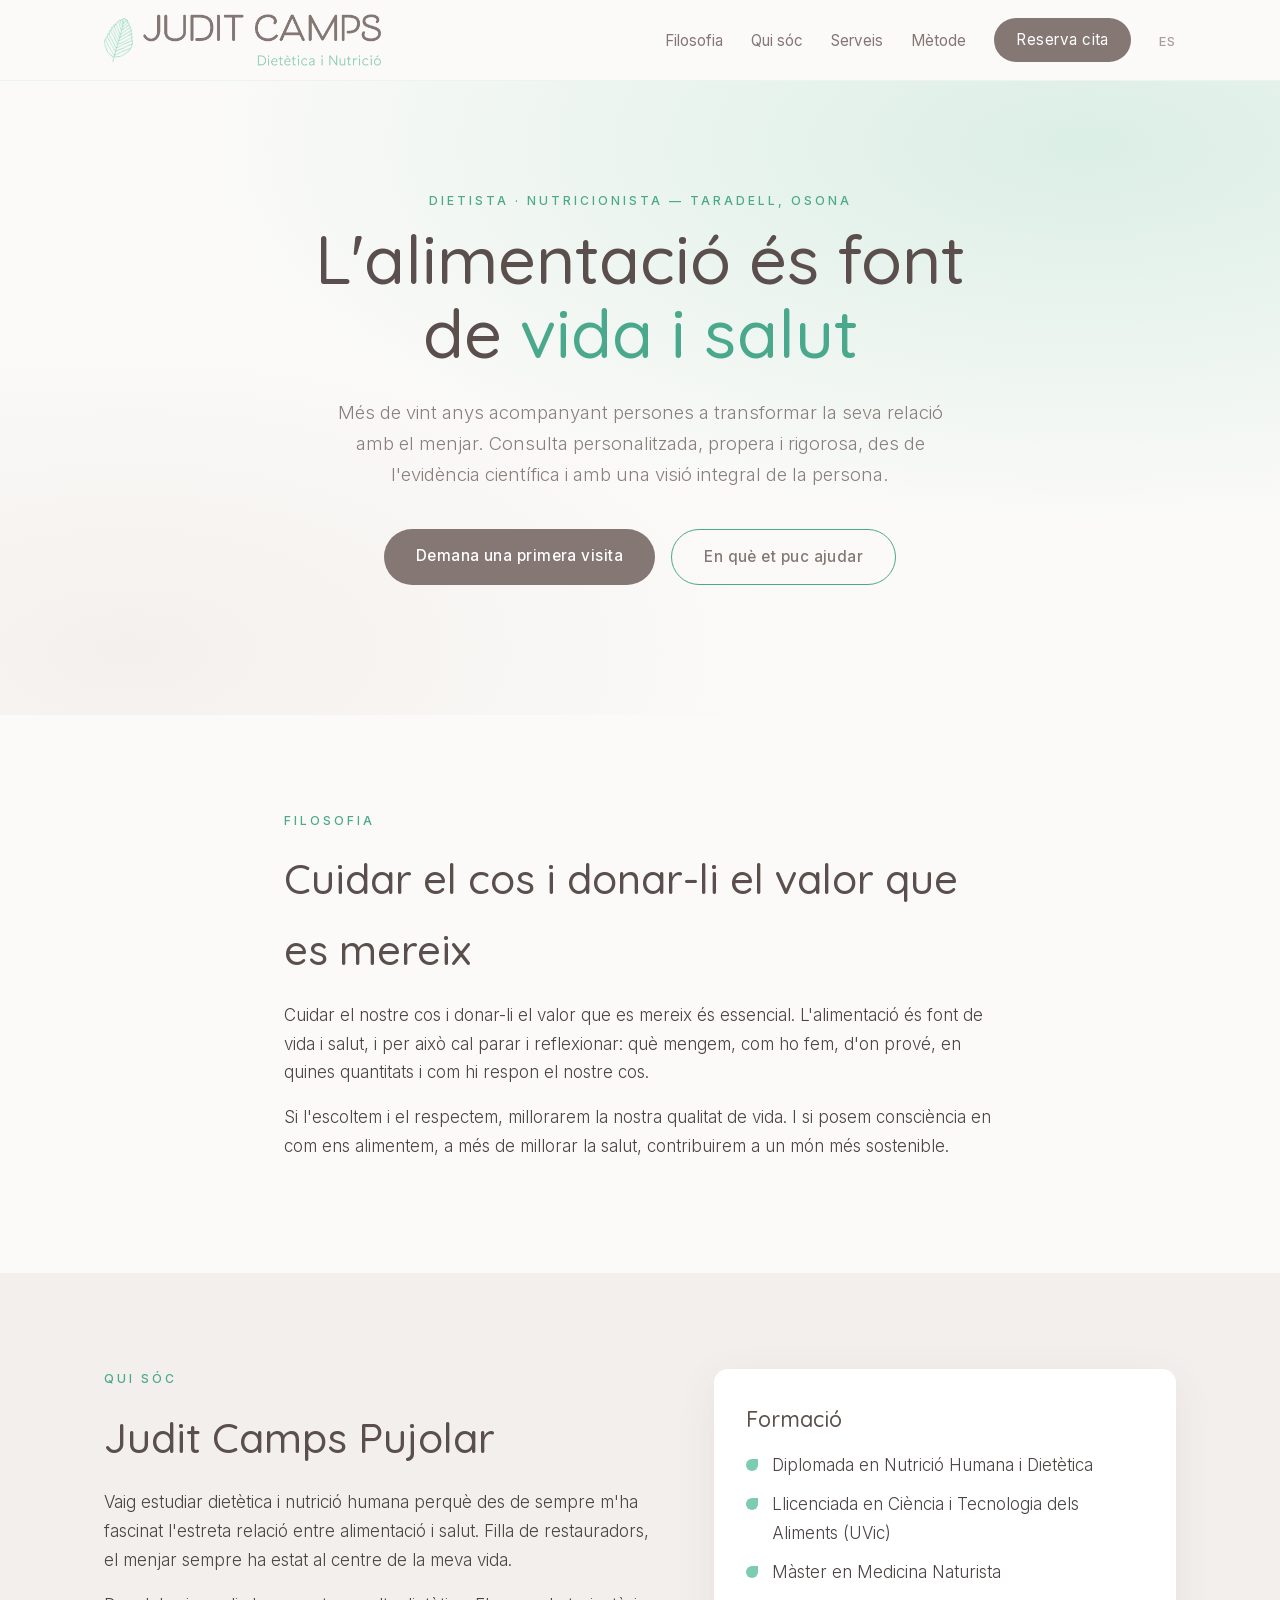
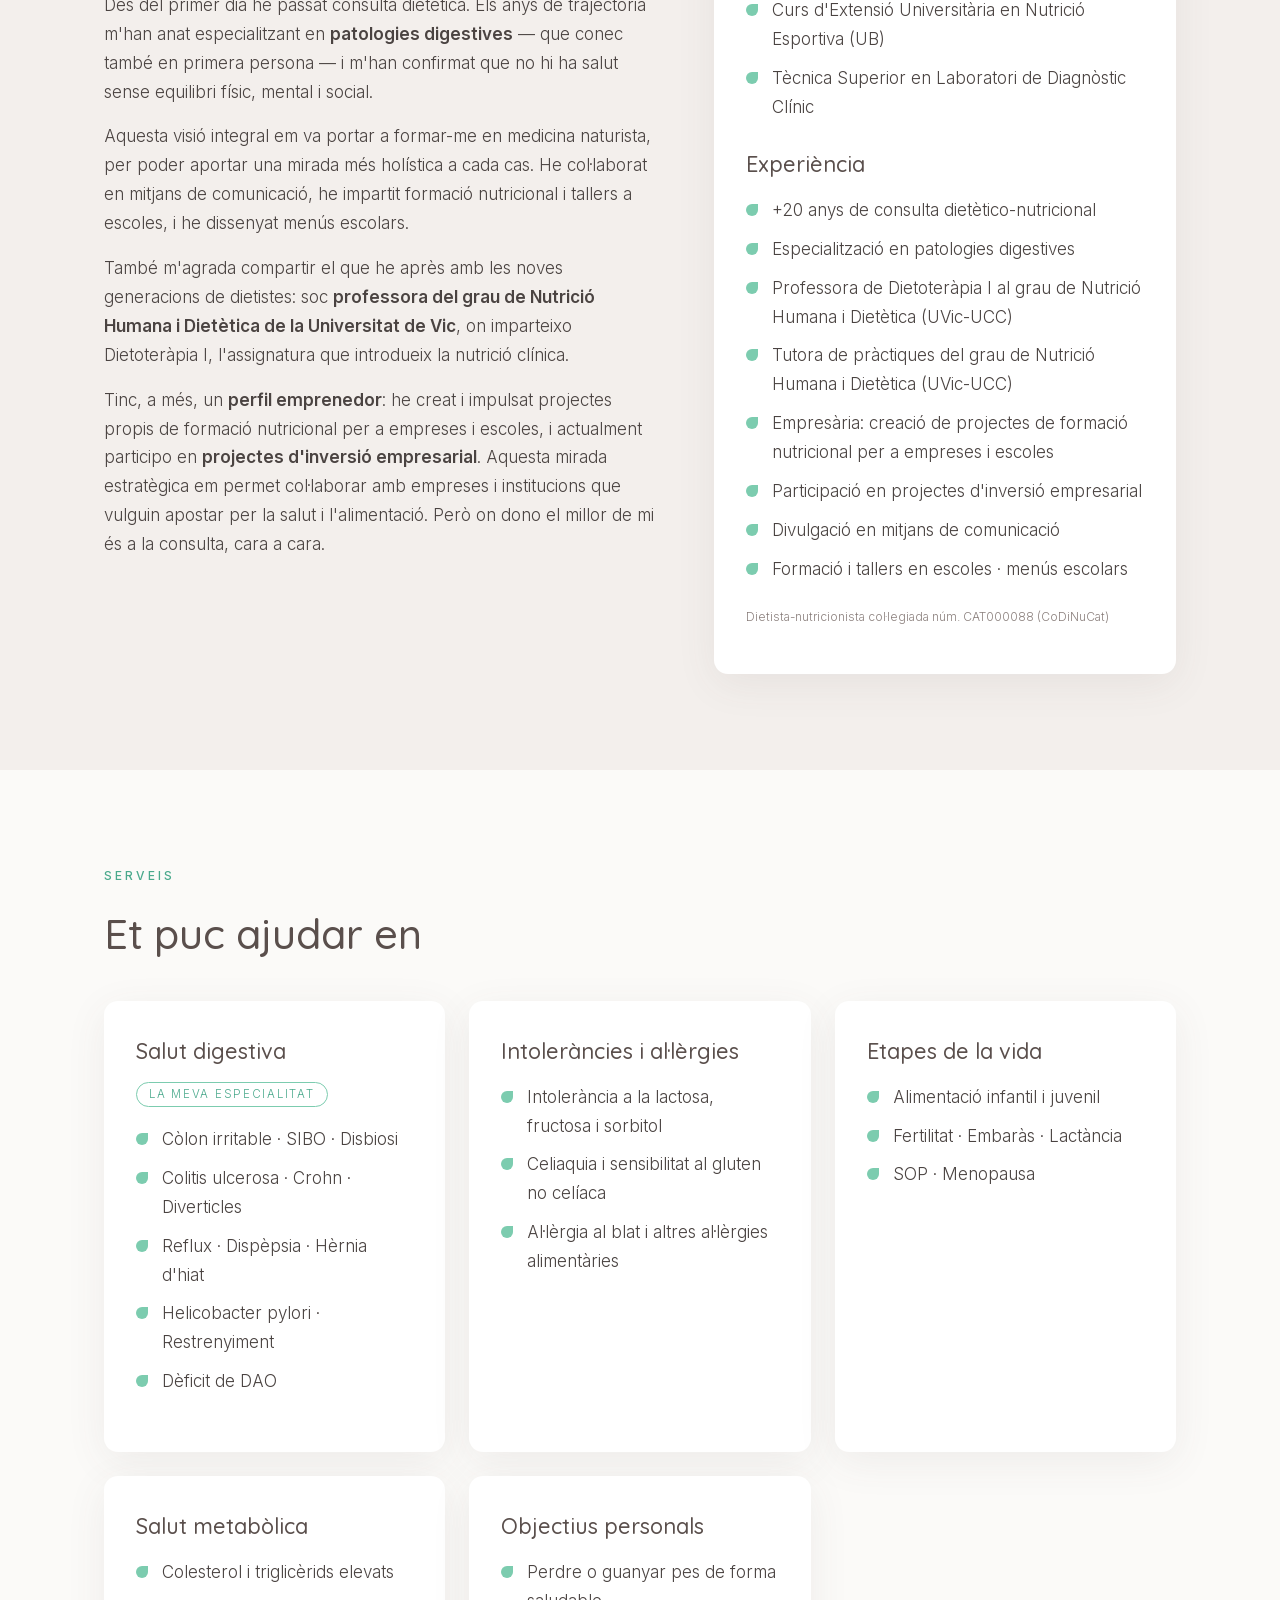
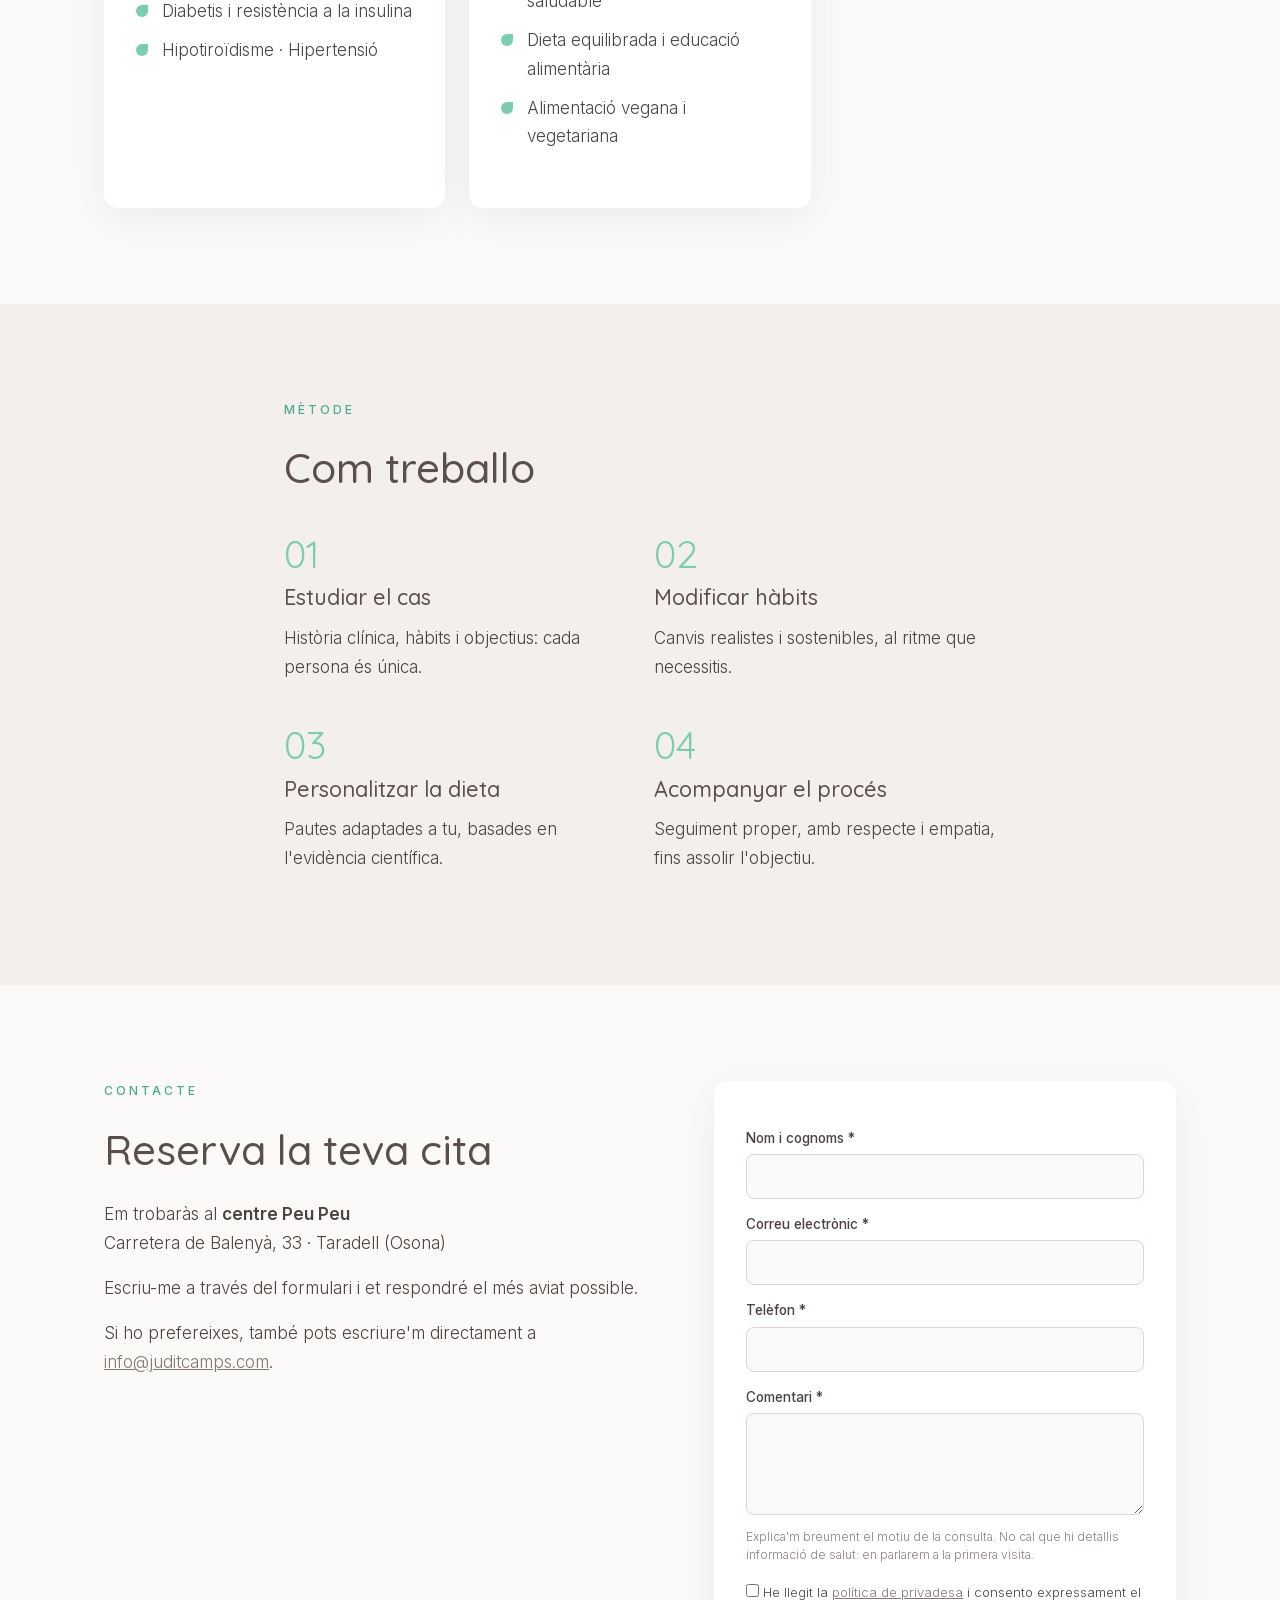
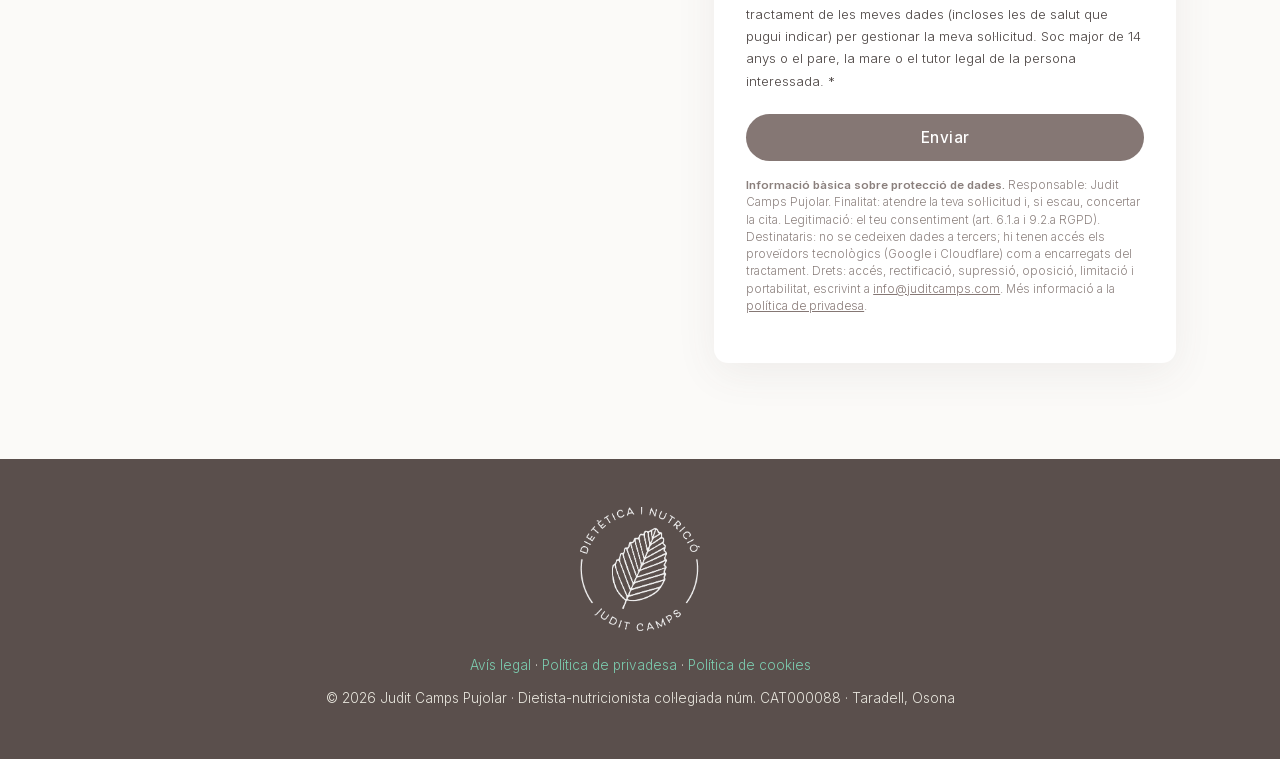
==== index.html @ 9c92e90d "feat: logo en castellà (Dietética y Nutrición) a les pàgines /es/" ====
<!DOCTYPE html>
<html lang="ca">
<head>
    <meta charset="UTF-8">
    <meta name="viewport" content="width=device-width, initial-scale=1.0">
    <title>Judit Camps · Dietista i Nutricionista a Taradell (Osona)</title>
    <meta name="description" content="Judit Camps, dietista-nutricionista amb més de 20 anys d'experiència. Consulta dietètica personalitzada a Taradell: patologies digestives, intoleràncies, pèrdua de pes, embaràs i més. Visió integral i evidència científica.">
    <meta name="keywords" content="dietista, nutricionista, Taradell, Osona, patologies digestives, SIBO, còlon irritable, intoleràncies, dieta personalitzada">
    <meta name="author" content="Judit Camps Pujolar">
    <link rel="canonical" href="https://juditcamps.com/">
    <link rel="alternate" hreflang="ca" href="https://juditcamps.com/">
    <link rel="alternate" hreflang="es" href="https://juditcamps.com/es/">
    <link rel="alternate" hreflang="x-default" href="https://juditcamps.com/">

    <!-- Open Graph -->
    <meta property="og:type" content="website">
    <meta property="og:title" content="Judit Camps · Dietista i Nutricionista">
    <meta property="og:description" content="Més de 20 anys acompanyant persones cap a una millor salut a través de l'alimentació. Consulta personalitzada amb visió integral i evidència científica.">
    <meta property="og:url" content="https://juditcamps.com/">
    <meta property="og:image" content="https://juditcamps.com/assets/og-image.jpg">
    <meta property="og:locale" content="ca_ES">
    <meta property="og:locale:alternate" content="es_ES">
    <meta name="twitter:card" content="summary_large_image">

    <!-- Security -->
    <meta http-equiv="Content-Security-Policy" content="default-src 'self'; script-src 'self' https://challenges.cloudflare.com; frame-src https://challenges.cloudflare.com; style-src 'self' 'unsafe-inline'; font-src 'self'; img-src 'self' data:; connect-src 'self'; form-action 'self'; base-uri 'self'; object-src 'none'">
    <meta name="referrer" content="strict-origin-when-cross-origin">

    <link rel="icon" type="image/svg+xml" href="assets/favicon.svg">
    <link rel="preload" href="assets/fonts/inter-latin.woff2" as="font" type="font/woff2" crossorigin>
    <link rel="stylesheet" href="css/style.css?v=20261013b">

    <!-- Structured data: professional profile for search engines and AI assistants -->
    <script type="application/ld+json">
    {
      "@context": "https://schema.org",
      "@type": "MedicalBusiness",
      "@id": "https://juditcamps.com/#business",
      "name": "Judit Camps · Dietista i Nutricionista",
      "url": "https://juditcamps.com/",
      "logo": "https://juditcamps.com/assets/logo.png",
      "image": "https://juditcamps.com/assets/og-image.jpg",
      "priceRange": "€€",
      "email": "info@juditcamps.com",
      "address": {
        "@type": "PostalAddress",
        "streetAddress": "Carretera de Balenyà, 33 (Centre Peu Peu)",
        "addressLocality": "Taradell",
        "addressRegion": "Osona, Catalunya",
        "postalCode": "08552",
        "addressCountry": "ES"
      },
      "founder": {
        "@type": "Person",
        "@id": "https://juditcamps.com/#judit",
        "name": "Judit Camps Pujolar",
        "jobTitle": "Dietista - Nutricionista",
        "description": "Dietista-nutricionista amb més de 20 anys d'experiència, especialitzada en patologies digestives. Diplomada en Nutrició Humana i Dietètica, Llicenciada en Ciència i Tecnologia dels Aliments i Màster en Medicina Naturista.",
        "knowsAbout": ["Nutrició clínica", "Patologies digestives", "SIBO", "Còlon irritable", "Intoleràncies alimentàries", "Nutrició infantil", "Embaràs i lactància", "Menopausa"],
        "alumniOf": "Diplomatura en Nutrició Humana i Dietètica; Llicenciatura en Ciència i Tecnologia dels Aliments; Màster en Medicina Naturista",
        "affiliation": {
          "@type": "CollegeOrUniversity",
          "name": "Universitat de Vic - Universitat Central de Catalunya",
          "url": "https://www.uvic.cat/"
        },
        "hasCredential": {
          "@type": "EducationalOccupationalCredential",
          "credentialCategory": "Col·legiació professional",
          "name": "Dietista-nutricionista col·legiada núm. CAT000088",
          "recognizedBy": {
            "@type": "Organization",
            "name": "Col·legi de Dietistes-Nutricionistes de Catalunya",
            "url": "https://www.codinucat.cat"
          }
        }
      },
      "medicalSpecialty": "Dietetics",
      "areaServed": "Osona, Catalunya"
    }
    </script>
</head>
<body>

<header class="site-header" id="top">
    <nav class="nav container" aria-label="Navegació principal">
        <a href="#top" class="brand">
            <img src="assets/leaf.png" alt="" class="brand-leaf" width="29" height="42">
            <img src="assets/logo.png" alt="Judit Camps, dietètica i nutrició" width="260" height="57">
        </a>
        <button class="nav-toggle" aria-label="Obre el menú" aria-expanded="false">☰</button>
        <ul class="nav-links">
            <li><a href="#filosofia">Filosofia</a></li>
            <li><a href="#qui-soc">Qui sóc</a></li>
            <li><a href="#serveis">Serveis</a></li>
            <li><a href="#metode">Mètode</a></li>
            <li><a href="#contacte" class="btn btn-small">Reserva cita</a></li>
            <li class="lang-switch"><a href="es/" hreflang="es" lang="es" title="Castellano">ES</a></li>
        </ul>
    </nav>
</header>

<main>
    <!-- HERO -->
    <section class="hero">
        <div class="container hero-inner">
            <p class="eyebrow">Dietista · Nutricionista — Taradell, Osona</p>
            <h1>L'alimentació és font<br>de <em>vida i salut</em></h1>
            <p class="lead">Més de vint anys acompanyant persones a transformar la seva
            relació amb el menjar. Consulta personalitzada, propera i rigorosa,
            des de l'evidència científica i amb una visió integral de la persona.</p>
            <div class="hero-actions">
                <a href="#contacte" class="btn">Demana una primera visita</a>
                <a href="#serveis" class="btn btn-ghost">En què et puc ajudar</a>
            </div>
        </div>
    </section>

    <!-- FILOSOFIA -->
    <section id="filosofia" class="section">
        <div class="container narrow reveal">
            <p class="eyebrow">Filosofia</p>
            <h2>Cuidar el cos i donar-li el valor que es mereix</h2>
            <p>Cuidar el nostre cos i donar-li el valor que es mereix és essencial.
            L'alimentació és font de vida i salut, i per això cal parar i reflexionar:
            què mengem, com ho fem, d'on prové, en quines quantitats i com hi respon
            el nostre cos.</p>
            <p>Si l'escoltem i el respectem, millorarem la nostra qualitat de vida.
            I si posem consciència en com ens alimentem, a més de millorar la salut,
            contribuirem a un món més sostenible.</p>
        </div>
    </section>

    <!-- QUI SÓC -->
    <section id="qui-soc" class="section section-alt">
        <div class="container grid-2 reveal">
            <div>
                <p class="eyebrow">Qui sóc</p>
                <h2>Judit Camps Pujolar</h2>
                <p>Vaig estudiar dietètica i nutrició humana perquè des de sempre m'ha
                fascinat l'estreta relació entre alimentació i salut. Filla de
                restauradors, el menjar sempre ha estat al centre de la meva vida.</p>
                <p>Des del primer dia he passat consulta dietètica. Els anys de
                trajectòria m'han anat especialitzant en <strong>patologies
                digestives</strong> — que conec també en primera persona — i m'han
                confirmat que no hi ha salut sense equilibri físic, mental i social.</p>
                <p>Aquesta visió integral em va portar a formar-me en medicina
                naturista, per poder aportar una mirada més holística a cada cas.
                He col·laborat en mitjans de comunicació, he impartit formació
                nutricional i tallers a escoles, i he dissenyat menús escolars.</p>
                <p>També m'agrada compartir el que he après amb les noves generacions
                de dietistes: soc <strong>professora del grau de Nutrició Humana i
                Dietètica de la Universitat de Vic</strong>, on imparteixo
                Dietoteràpia I, l'assignatura que introdueix la nutrició clínica.</p>
                <p>Tinc, a més, un <strong>perfil emprenedor</strong>: he creat i
                impulsat projectes propis de formació nutricional per a empreses i
                escoles, i actualment participo en <strong>projectes d'inversió
                empresarial</strong>. Aquesta mirada estratègica em permet col·laborar
                amb empreses i institucions que vulguin apostar per la salut i
                l'alimentació. Però on dono el millor de mi és a la consulta, cara a
                cara.</p>
            </div>
            <div class="card credentials">
                <h3>Formació</h3>
                <ul>
                    <li>Diplomada en Nutrició Humana i Dietètica</li>
                    <li>Llicenciada en Ciència i Tecnologia dels Aliments (UVic)</li>
                    <li>Màster en Medicina Naturista</li>
                    <li>Curs d'Extensió Universitària en Nutrició Esportiva (UB)</li>
                    <li>Tècnica Superior en Laboratori de Diagnòstic Clínic</li>
                </ul>
                <h3>Experiència</h3>
                <ul>
                    <li>+20 anys de consulta dietètico-nutricional</li>
                    <li>Especialització en patologies digestives</li>
                    <li>Professora de Dietoteràpia I al grau de Nutrició Humana i
                    Dietètica (UVic-UCC)</li>
                    <li>Tutora de pràctiques del grau de Nutrició Humana i Dietètica
                    (UVic-UCC)</li>
                    <li>Empresària: creació de projectes de formació nutricional per a
                    empreses i escoles</li>
                    <li>Participació en projectes d'inversió empresarial</li>
                    <li>Divulgació en mitjans de comunicació</li>
                    <li>Formació i tallers en escoles · menús escolars</li>
                </ul>
                <p class="field-hint">Dietista-nutricionista col·legiada núm. CAT000088
                (CoDiNuCat)</p>
            </div>
        </div>
    </section>

    <!-- SERVEIS -->
    <section id="serveis" class="section">
        <div class="container reveal">
            <p class="eyebrow">Serveis</p>
            <h2>Et puc ajudar en</h2>
            <div class="services-grid">
                <div class="card">
                    <h3>Salut digestiva</h3>
                    <p class="specialty-tag">La meva especialitat</p>
                    <ul>
                        <li>Còlon irritable · SIBO · Disbiosi</li>
                        <li>Colitis ulcerosa · Crohn · Diverticles</li>
                        <li>Reflux · Dispèpsia · Hèrnia d'hiat</li>
                        <li>Helicobacter pylori · Restrenyiment</li>
                        <li>Dèficit de DAO</li>
                    </ul>
                </div>
                <div class="card">
                    <h3>Intoleràncies i al·lèrgies</h3>
                    <ul>
                        <li>Intolerància a la lactosa, fructosa i sorbitol</li>
                        <li>Celiaquia i sensibilitat al gluten no celíaca</li>
                        <li>Al·lèrgia al blat i altres al·lèrgies alimentàries</li>
                    </ul>
                </div>
                <div class="card">
                    <h3>Etapes de la vida</h3>
                    <ul>
                        <li>Alimentació infantil i juvenil</li>
                        <li>Fertilitat · Embaràs · Lactància</li>
                        <li>SOP · Menopausa</li>
                    </ul>
                </div>
                <div class="card">
                    <h3>Salut metabòlica</h3>
                    <ul>
                        <li>Colesterol i triglicèrids elevats</li>
                        <li>Diabetis i resistència a la insulina</li>
                        <li>Hipotiroïdisme · Hipertensió</li>
                    </ul>
                </div>
                <div class="card">
                    <h3>Objectius personals</h3>
                    <ul>
                        <li>Perdre o guanyar pes de forma saludable</li>
                        <li>Dieta equilibrada i educació alimentària</li>
                        <li>Alimentació vegana i vegetariana</li>
                    </ul>
                </div>
            </div>
        </div>
    </section>

    <!-- MÈTODE -->
    <section id="metode" class="section section-alt">
        <div class="container narrow reveal">
            <p class="eyebrow">Mètode</p>
            <h2>Com treballo</h2>
            <div class="steps">
                <div class="step"><span>01</span><h3>Estudiar el cas</h3>
                    <p>Història clínica, hàbits i objectius: cada persona és única.</p></div>
                <div class="step"><span>02</span><h3>Modificar hàbits</h3>
                    <p>Canvis realistes i sostenibles, al ritme que necessitis.</p></div>
                <div class="step"><span>03</span><h3>Personalitzar la dieta</h3>
                    <p>Pautes adaptades a tu, basades en l'evidència científica.</p></div>
                <div class="step"><span>04</span><h3>Acompanyar el procés</h3>
                    <p>Seguiment proper, amb respecte i empatia, fins assolir l'objectiu.</p></div>
            </div>
        </div>
    </section>

    <!-- CONTACTE -->
    <section id="contacte" class="section">
        <div class="container grid-2 reveal">
            <div>
                <p class="eyebrow">Contacte</p>
                <h2>Reserva la teva cita</h2>
                <p>Em trobaràs al <strong>centre Peu Peu</strong><br>
                Carretera de Balenyà, 33 · Taradell (Osona)</p>
                <p>Escriu-me a través del formulari i et respondré el més aviat possible.</p>
                <p>Si ho prefereixes, també pots escriure'm directament a
                <a href="mailto:info@juditcamps.com">info@juditcamps.com</a>.</p>
            </div>
            <!--
              Formulari propi: s'envia al backend /api/contact (Cloud Run),
              que verifica el captcha Turnstile i envia el correu via Workspace.
              La sitekey pública de Turnstile s'injecta al desplegament.
            -->
            <form class="card contact-form" action="/api/contact" method="POST" novalidate>
                <label for="nom">Nom i cognoms *</label>
                <input type="text" id="nom" name="nom" required maxlength="100" autocomplete="name">

                <label for="email">Correu electrònic *</label>
                <input type="email" id="email" name="email" required maxlength="150" autocomplete="email">

                <label for="telefon">Telèfon *</label>
                <input type="tel" id="telefon" name="telefon" required pattern="[0-9+ ]{9,15}" autocomplete="tel">

                <label for="missatge">Comentari *</label>
                <textarea id="missatge" name="missatge" rows="4" required maxlength="2000"
                    aria-describedby="missatge-hint"></textarea>
                <p class="field-hint" id="missatge-hint">Explica'm breument el motiu de
                la consulta. No cal que hi detallis informació de salut: en parlarem
                a la primera visita.</p>

                <!-- Honeypot anti-spam -->
                <input type="text" name="_gotcha" class="hp" tabindex="-1" autocomplete="off" aria-hidden="true">

                <!-- Cloudflare Turnstile captcha -->
                <div class="cf-turnstile" data-sitekey="TURNSTILE_SITE_KEY"></div>

                <label class="consent">
                    <input type="checkbox" name="consentiment" value="si" required>
                    <span>He llegit la <a href="privadesa.html">política de privadesa</a>
                    i consento expressament el tractament de les meves dades (incloses
                    les de salut que pugui indicar) per gestionar la meva sol·licitud.
                    Soc major de 14 anys o el pare, la mare o el tutor legal de la
                    persona interessada. *</span>
                </label>

                <button type="submit" class="btn">Enviar</button>
                <p class="form-status" role="status" aria-live="polite"></p>
                <p class="legal-note"><strong>Informació bàsica sobre protecció de
                dades.</strong> Responsable: Judit Camps Pujolar.
                Finalitat: atendre la teva sol·licitud i, si escau, concertar la cita.
                Legitimació: el teu consentiment (art. 6.1.a i 9.2.a RGPD).
                Destinataris: no se cedeixen dades a tercers; hi tenen accés els
                proveïdors tecnològics (Google i Cloudflare) com a encarregats del
                tractament. Drets: accés, rectificació, supressió, oposició,
                limitació i portabilitat, escrivint a
                <a href="mailto:info@juditcamps.com">info@juditcamps.com</a>.
                Més informació a la <a href="privadesa.html">política de
                privadesa</a>.</p>
            </form>
        </div>
    </section>
</main>

<footer class="site-footer">
    <div class="container footer-inner">
        <img src="assets/logo-badge.png" alt="" width="120" height="124">
        <nav aria-label="Enllaços legals">
            <a href="avis-legal.html">Avís legal</a> ·
            <a href="privadesa.html">Política de privadesa</a> ·
            <a href="cookies.html">Política de cookies</a>
        </nav>
        <p>© <span id="year">2026</span> Judit Camps Pujolar · Dietista-nutricionista
        col·legiada núm. CAT000088 · Taradell, Osona</p>
    </div>
</footer>

<script src="js/main.js?v=20261013"></script>
</body>
</html>
---- css/style.css ----
/* ============================================================
   Judit Camps · Dietètica i Nutrició
   Paleta oficial de marca: taupe #857774 + verd menta #7cccaf.
   Tipografia de marca: geomètrica arrodonida (Quicksand).
   ============================================================ */

/* Fonts servides des del propi domini (sense transferir la IP a Google) */
@font-face {
    font-family: "Inter";
    font-style: normal;
    font-weight: 300 600;
    font-display: swap;
    src: url("../assets/fonts/inter-latin.woff2") format("woff2");
    unicode-range: U+0000-00FF, U+0131, U+0152-0153, U+02BB-02BC, U+02C6, U+02DA,
        U+02DC, U+0304, U+0308, U+0329, U+2000-206F, U+20AC, U+2122, U+2191,
        U+2193, U+2212, U+2215, U+FEFF, U+FFFD;
}
@font-face {
    font-family: "Inter";
    font-style: normal;
    font-weight: 300 600;
    font-display: swap;
    src: url("../assets/fonts/inter-latin-ext.woff2") format("woff2");
    unicode-range: U+0100-02BA, U+02BD-02C5, U+02C7-02CC, U+02CE-02D7, U+02DD-02FF,
        U+0304, U+0308, U+0329, U+1D00-1DBF, U+1E00-1E9F, U+1EF2-1EFF, U+2020,
        U+20A0-20AB, U+20AD-20C4, U+2113, U+2C60-2C7F, U+A720-A7FF;
}
@font-face {
    font-family: "Quicksand";
    font-style: normal;
    font-weight: 400 600;
    font-display: swap;
    src: url("../assets/fonts/quicksand-latin.woff2") format("woff2");
    unicode-range: U+0000-00FF, U+0131, U+0152-0153, U+02BB-02BC, U+02C6, U+02DA,
        U+02DC, U+0304, U+0308, U+0329, U+2000-206F, U+20AC, U+2122, U+2191,
        U+2193, U+2212, U+2215, U+FEFF, U+FFFD;
}
@font-face {
    font-family: "Quicksand";
    font-style: normal;
    font-weight: 400 600;
    font-display: swap;
    src: url("../assets/fonts/quicksand-latin-ext.woff2") format("woff2");
    unicode-range: U+0100-02BA, U+02BD-02C5, U+02C7-02CC, U+02CE-02D7, U+02DD-02FF,
        U+0304, U+0308, U+0329, U+1D00-1DBF, U+1E00-1E9F, U+1EF2-1EFF, U+2020,
        U+20A0-20AB, U+20AD-20C4, U+2113, U+2C60-2C7F, U+A720-A7FF;
}

:root {
    --green-900: #5a4f4c;   /* taupe fosc (titulars) */
    --green-700: #857774;   /* taupe de marca (text secundari, enllaços) */
    --green-500: #4aa98c;   /* menta fosc (accents amb bon contrast) */
    --green-300: #7cccaf;   /* menta de marca (decoració) */
    --cream: #fbfaf8;
    --sand: #f3efec;
    --ink: #4a4341;
    --muted: #8a7f7c;
    --radius: 14px;
    --shadow: 0 10px 40px rgba(90, 79, 76, 0.08);
    --font-display: "Quicksand", "Trebuchet MS", sans-serif;
    --font-body: "Inter", Helvetica, Arial, sans-serif;
}

* { margin: 0; padding: 0; box-sizing: border-box; }

html { scroll-behavior: smooth; }

body {
    font-family: var(--font-body);
    font-weight: 300;
    font-size: 17px;
    line-height: 1.7;
    color: var(--ink);
    background: var(--cream);
    -webkit-font-smoothing: antialiased;
}

.container { max-width: 1120px; margin: 0 auto; padding: 0 24px; }
.narrow { max-width: 760px; }

h1, h2, h3 { font-family: var(--font-display); font-weight: 500; color: var(--green-900); }
h1 { font-size: clamp(2.6rem, 6vw, 4.2rem); line-height: 1.1; }
h1 em { font-style: normal; color: var(--green-500); }
h2 { font-size: clamp(1.9rem, 4vw, 2.6rem); margin-bottom: 1rem; }
h3 { font-size: 1.35rem; margin-bottom: 0.5rem; }
p { margin-bottom: 1rem; }
a { color: var(--green-700); }

.eyebrow {
    text-transform: uppercase;
    letter-spacing: 0.25em;
    font-size: 0.75rem;
    font-weight: 500;
    color: var(--green-500);
    margin-bottom: 0.75rem;
}

/* ---------- Header ---------- */
.site-header {
    position: sticky; top: 0; z-index: 100;
    background: rgba(251, 250, 248, 0.92);
    backdrop-filter: blur(10px);
    border-bottom: 1px solid rgba(124, 204, 175, 0.12);
}
.nav { display: flex; align-items: center; justify-content: space-between; padding: 14px 24px; }
.brand { display: flex; align-items: center; gap: 10px; text-decoration: none; }
.brand img { display: block; height: 52px; width: auto; }
/* logo-es.png és més alt pel descendent de la "y": mateixa escala que logo.png */
.brand img.logo-es { height: 55px; margin-bottom: -3px; }
.brand .brand-leaf { height: 42px; opacity: 0.9; transform: rotate(-8deg); }
.nav-links { display: flex; gap: 28px; list-style: none; align-items: center; }
.nav-links a { text-decoration: none; font-size: 0.95rem; font-weight: 400; }
.nav-links a:hover { color: var(--green-500); }
.lang-switch a { font-size: 0.8rem; font-weight: 500; letter-spacing: 0.08em; opacity: 0.7; }
.lang-switch a:hover { opacity: 1; }
.nav-toggle { display: none; background: none; border: none; font-size: 1.6rem; color: var(--green-900); cursor: pointer; }

/* ---------- Buttons ---------- */
.btn {
    display: inline-block;
    background: var(--green-700);
    color: #fff !important;
    padding: 14px 32px;
    border: none;
    border-radius: 999px;
    font-family: var(--font-body);
    font-size: 0.95rem;
    font-weight: 500;
    letter-spacing: 0.03em;
    text-decoration: none;
    cursor: pointer;
    transition: background 0.25s ease, transform 0.25s ease;
}
.btn:hover { background: var(--green-500); transform: translateY(-2px); }
.btn-ghost { background: transparent; color: var(--green-700) !important; border: 1.5px solid var(--green-500); }
.btn-ghost:hover { background: var(--green-300); }
.btn-small { padding: 9px 22px; }

/* ---------- Hero ---------- */
.hero {
    padding: 110px 0 130px;
    background:
        radial-gradient(ellipse 70% 60% at 85% 10%, rgba(124, 204, 175, 0.25), transparent),
        radial-gradient(ellipse 50% 50% at 10% 90%, rgba(243, 239, 236, 0.9), transparent),
        var(--cream);
    text-align: center;
}
.hero .lead { max-width: 620px; margin: 1.6rem auto 2.4rem; font-size: 1.15rem; color: var(--muted); }
.hero-actions { display: flex; gap: 16px; justify-content: center; flex-wrap: wrap; }

/* ---------- Sections ---------- */
.section { padding: 96px 0; }
.section-alt { background: var(--sand); }

.grid-2 { display: grid; grid-template-columns: 1.2fr 1fr; gap: 56px; align-items: start; }

.card {
    background: #fff;
    border-radius: var(--radius);
    box-shadow: var(--shadow);
    padding: 32px;
}
.card ul { list-style: none; margin-bottom: 1.2rem; }
.card ul li { padding: 5px 0 5px 26px; position: relative; }
.card ul li::before {
    content: "";
    position: absolute; left: 0; top: 13px;
    width: 12px; height: 12px;
    background: var(--green-300);
    border-radius: 50% 0 50% 50%;
}

.credentials h3 { margin-top: 1rem; }
.credentials h3:first-child { margin-top: 0; }

/* ---------- Serveis ---------- */
.services-grid {
    display: grid;
    grid-template-columns: repeat(auto-fit, minmax(290px, 1fr));
    gap: 24px;
    margin-top: 2rem;
}
.specialty-tag {
    display: inline-block;
    font-size: 0.72rem;
    text-transform: uppercase;
    letter-spacing: 0.15em;
    color: var(--green-500);
    border: 1px solid var(--green-300);
    border-radius: 999px;
    padding: 2px 12px;
    margin-bottom: 0.8rem;
}

/* ---------- Mètode ---------- */
.steps { display: grid; grid-template-columns: repeat(auto-fit, minmax(220px, 1fr)); gap: 28px; margin-top: 2rem; }
.step span {
    font-family: var(--font-display);
    font-size: 2.4rem;
    color: var(--green-300);
    display: block;
    line-height: 1;
    margin-bottom: 0.4rem;
}

/* ---------- Formulari ---------- */
.contact-form label { display: block; font-size: 0.85rem; font-weight: 500; margin: 14px 0 4px; }
.contact-form input[type="text"],
.contact-form input[type="email"],
.contact-form input[type="tel"],
.contact-form textarea {
    width: 100%;
    padding: 12px 14px;
    border: 1px solid #dcd6d2;
    border-radius: 8px;
    font-family: var(--font-body);
    font-size: 0.95rem;
    background: var(--cream);
    transition: border-color 0.2s;
}
.contact-form input:focus, .contact-form textarea:focus {
    outline: none; border-color: var(--green-500);
}
.contact-form .btn { margin-top: 18px; width: 100%; }
.consent { font-size: 0.82rem !important; font-weight: 300 !important; display: flex; gap: 8px; align-items: flex-start; margin-top: 16px !important; }
.consent input { margin-top: 4px; }
.field-hint { font-size: 0.75rem; color: var(--muted); margin-top: 4px; line-height: 1.5; }
.legal-note { font-size: 0.72rem; color: var(--muted); margin-top: 14px; line-height: 1.5; }
.legal-note a { color: var(--green-700); }

/* ---------- Pàgines legals ---------- */
.legal-page h2 { font-size: 1.25rem; margin: 2rem 0 0.6rem; }
.legal-page ul { margin: 0 0 1rem 1.2rem; }
.legal-page li { margin-bottom: 0.4rem; }
.legal-page .updated { font-size: 0.85rem; color: var(--muted); }
.pending { background: #fff3cd; color: var(--green-900); padding: 0 4px; border-radius: 4px; }
.form-status { font-size: 0.9rem; margin-top: 10px; font-weight: 500; }
.form-status.ok { color: var(--green-500); }
.form-status.error { color: #b3473e; }
.hp { position: absolute; left: -9999px; opacity: 0; height: 0; }
.cf-turnstile { margin-top: 16px; }

/* ---------- Footer ---------- */
.site-footer {
    background: var(--green-900);
    color: #e8e6dd;
    padding: 48px 0;
    text-align: center;
    font-size: 0.85rem;
}
.footer-inner img { filter: brightness(0) invert(0.95); margin-bottom: 16px; }
.site-footer a { color: var(--green-300); text-decoration: none; }
.site-footer a:hover { text-decoration: underline; }
.site-footer p { margin: 10px 0 0; }

/* ---------- Animacions reveal ---------- */
.reveal { opacity: 0; transform: translateY(24px); transition: opacity 0.7s ease, transform 0.7s ease; }
.reveal.visible { opacity: 1; transform: none; }
@media (prefers-reduced-motion: reduce) {
    .reveal { opacity: 1; transform: none; transition: none; }
    html { scroll-behavior: auto; }
}

/* ---------- Responsive ---------- */
@media (max-width: 860px) {
    .grid-2 { grid-template-columns: 1fr; gap: 32px; }
    .nav-toggle { display: block; }
    .nav-links {
        display: none;
        position: absolute; top: 100%; left: 0; right: 0;
        flex-direction: column;
        background: var(--cream);
        padding: 20px;
        border-bottom: 1px solid rgba(124, 204, 175, 0.15);
    }
    .nav-links.open { display: flex; }
    .hero { padding: 70px 0 90px; }
    .section { padding: 64px 0; }
}
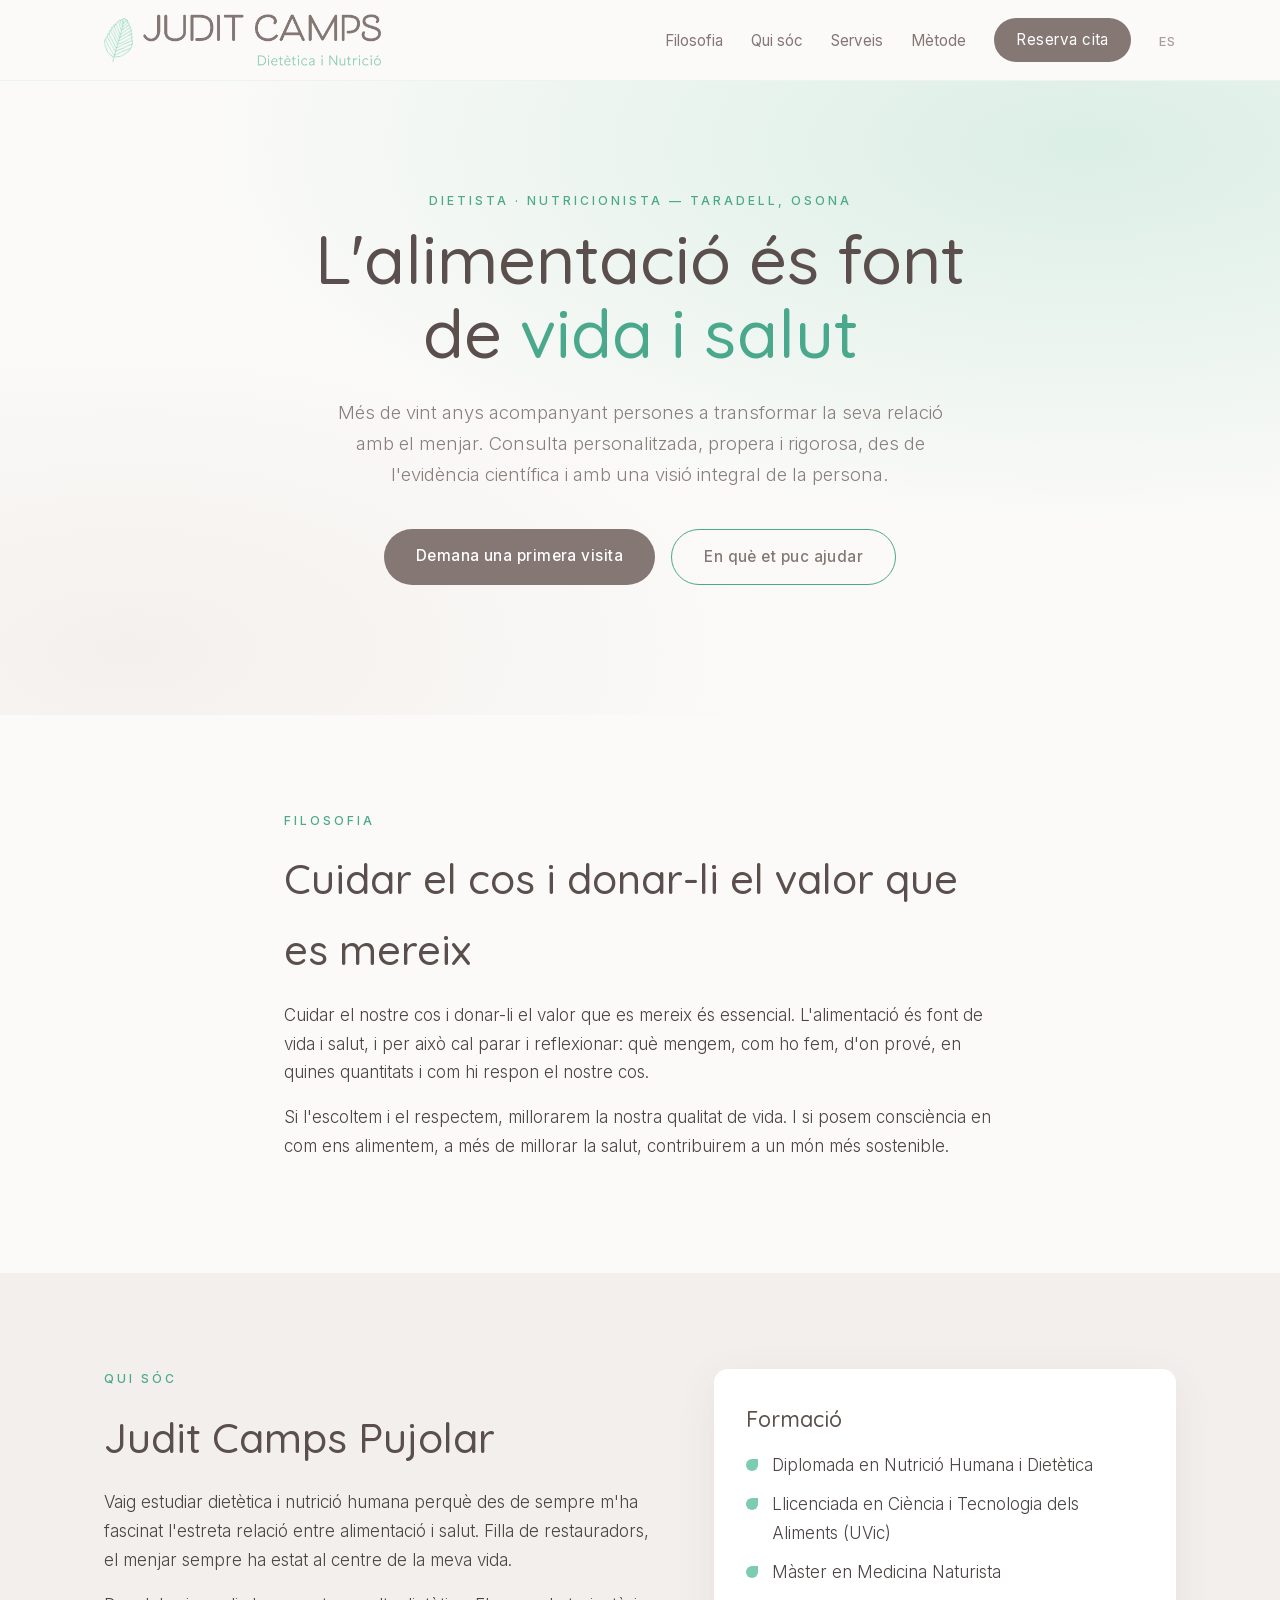
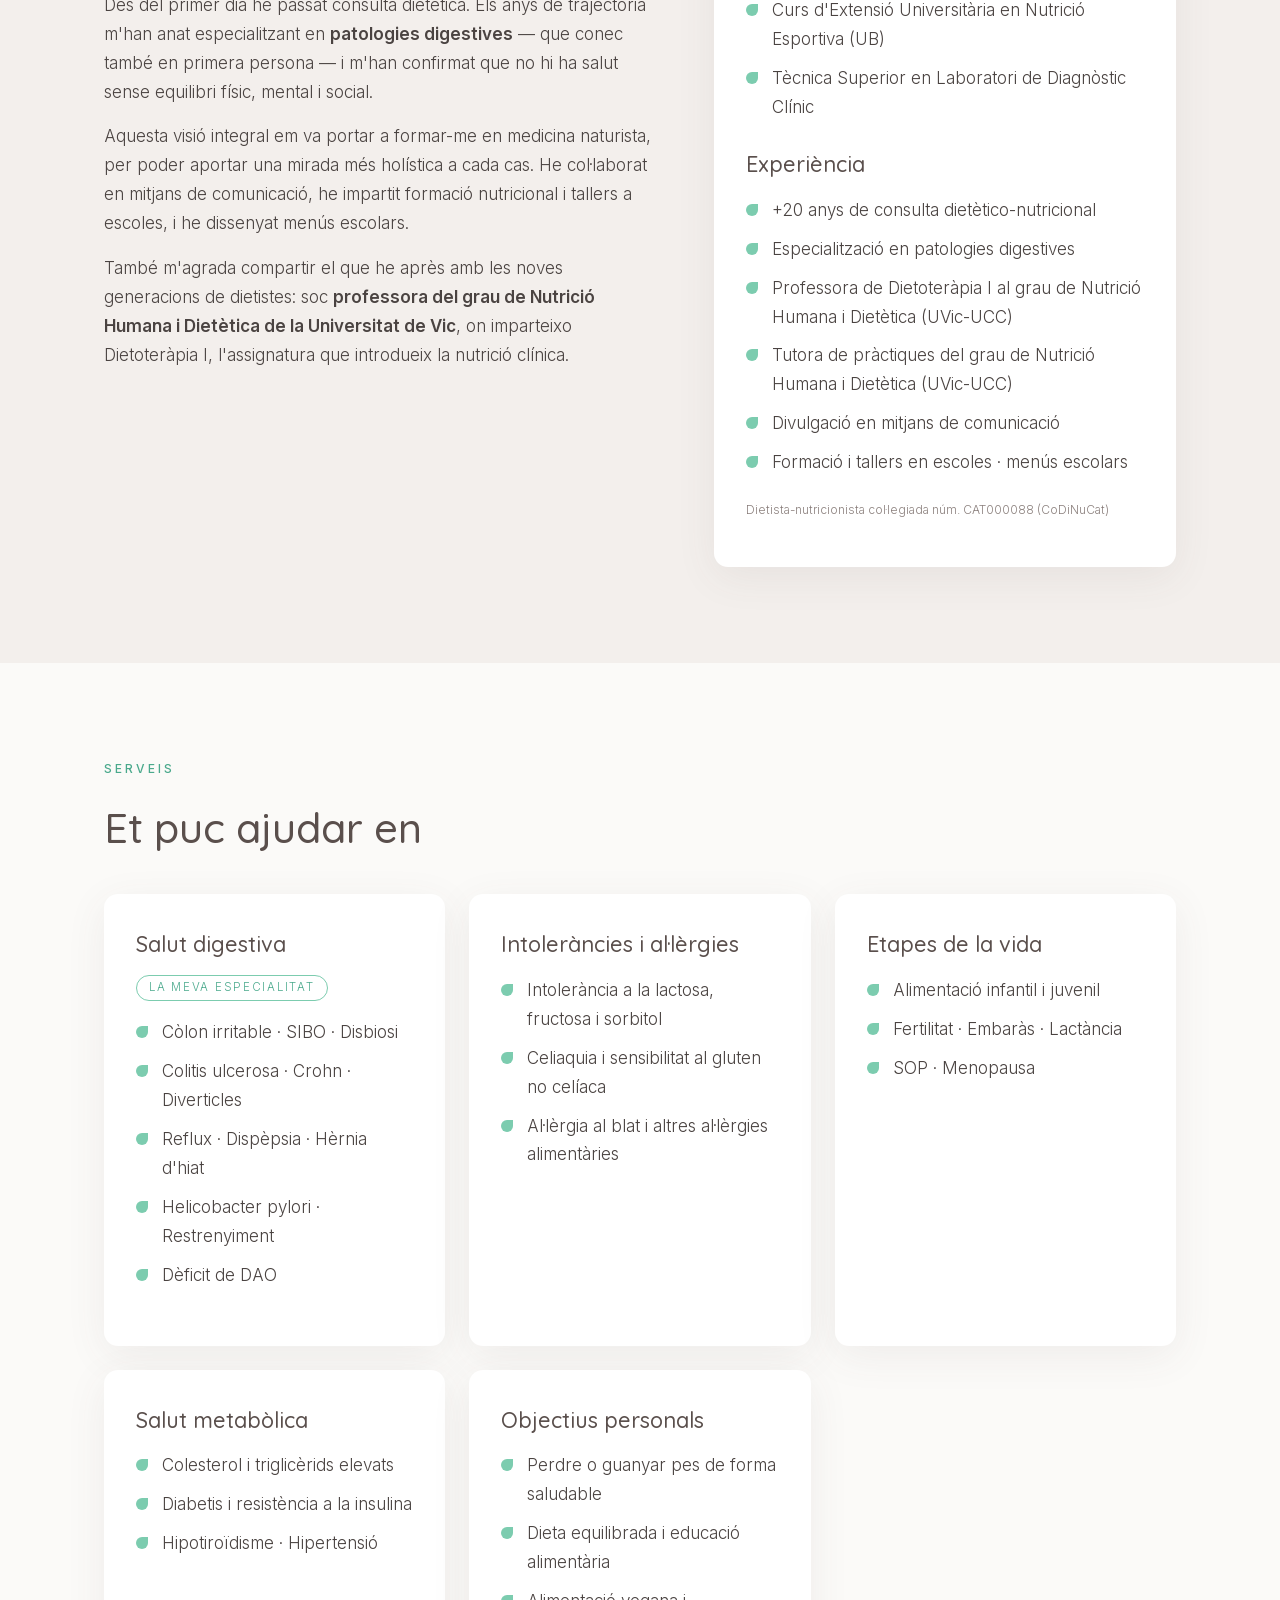
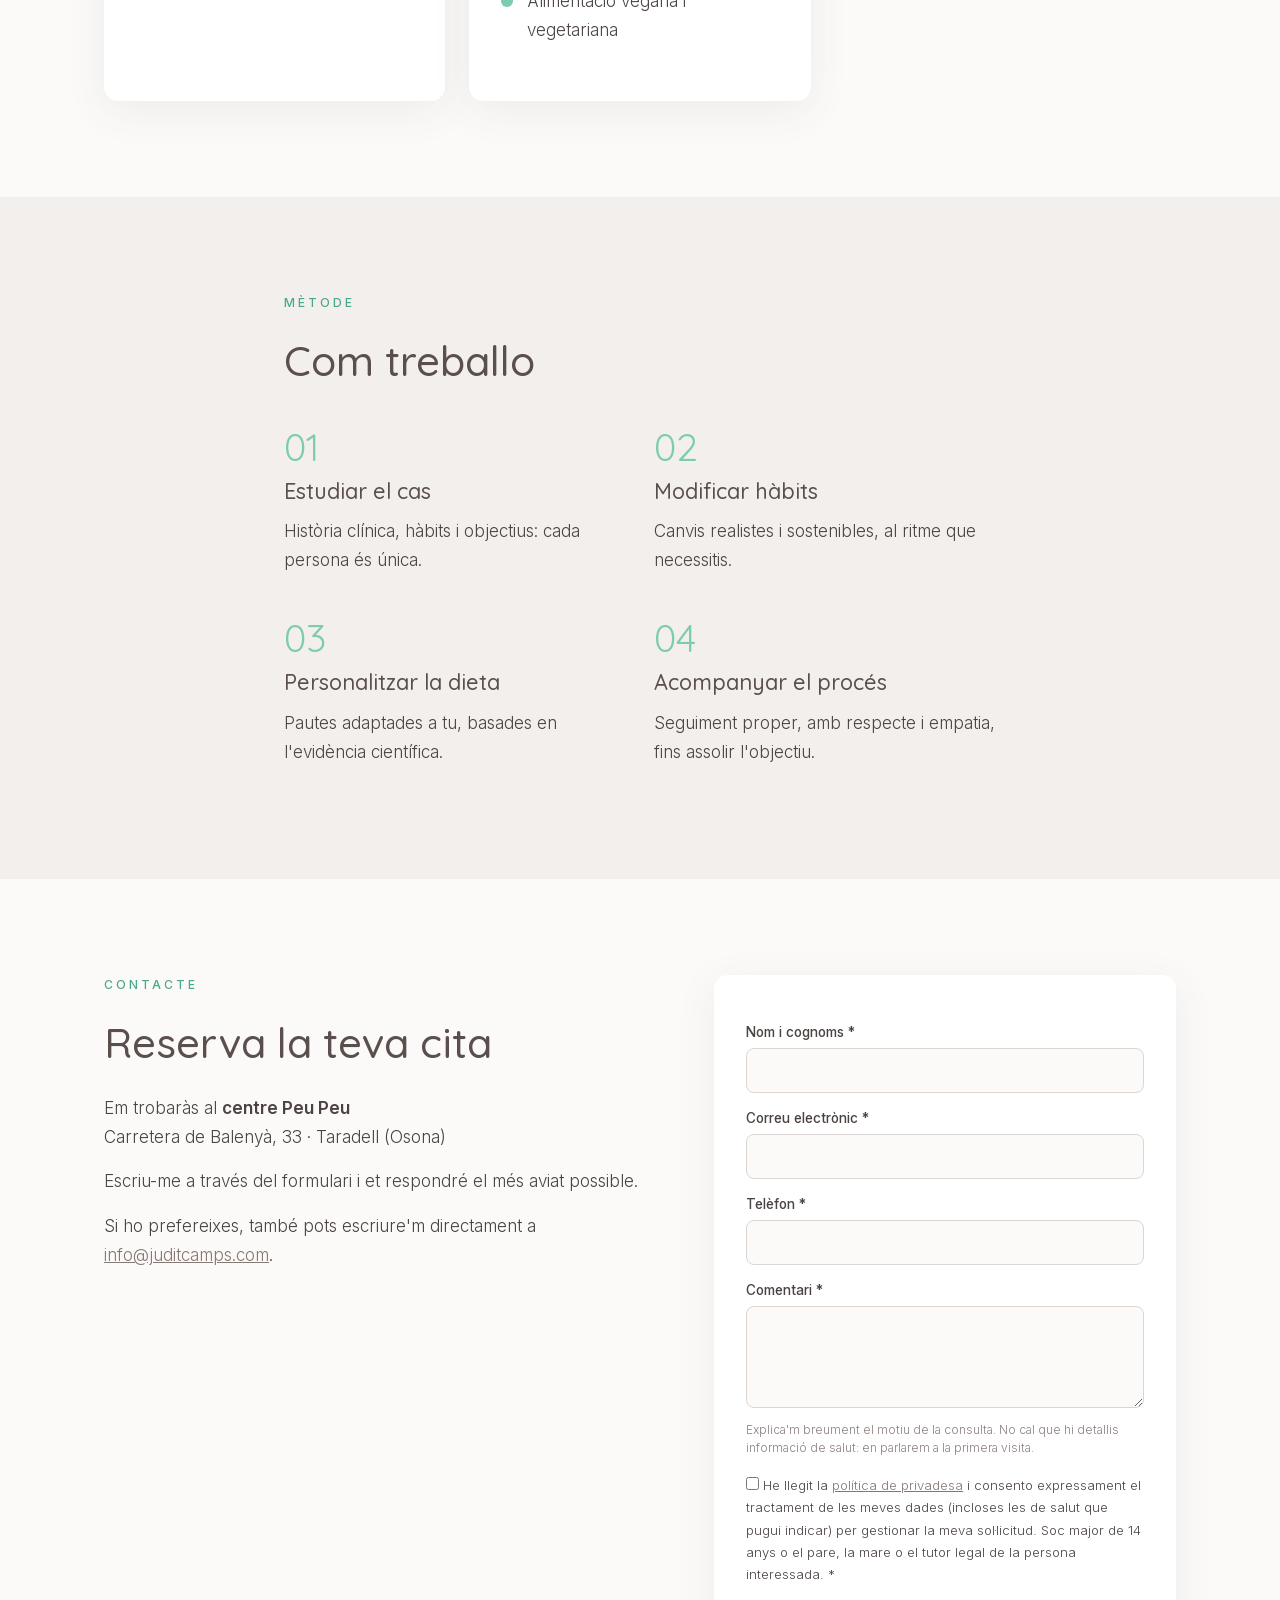
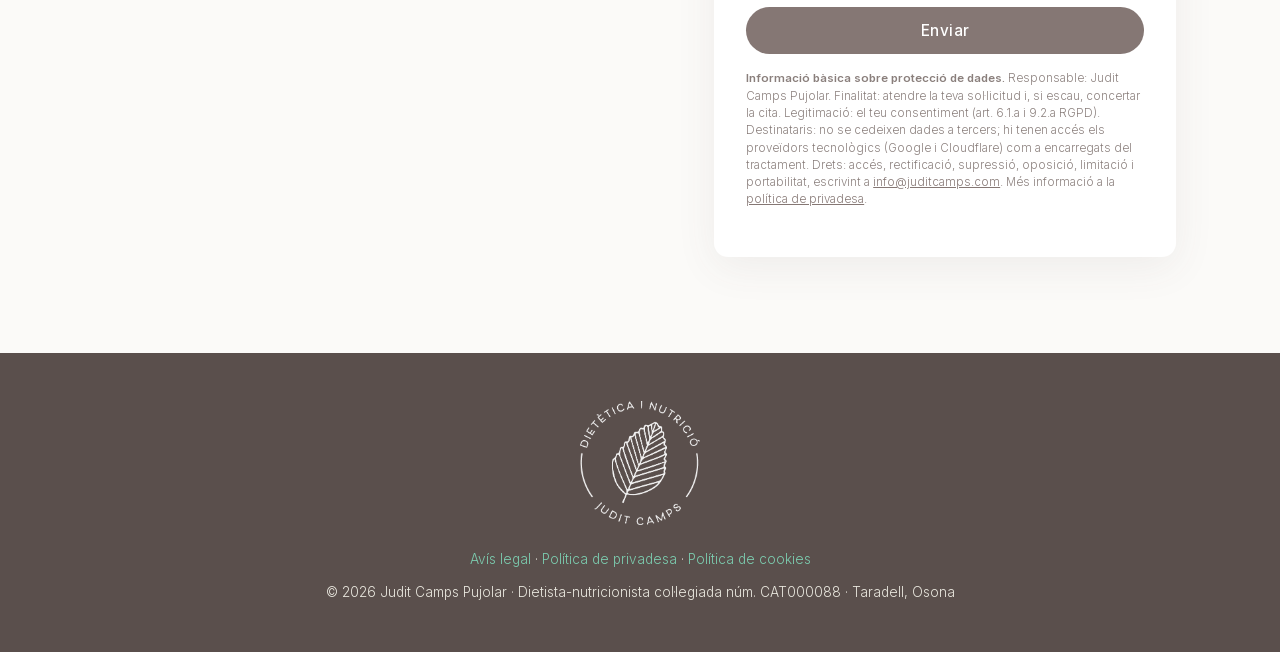
==== commit eec781ba: "content: treu el perfil emprenedor i d'inversió del CV Co-authored-by: Cursor <cursoragent@cursor.co" ====
--- a/index.html
+++ b/index.html
@@ -28,7 +28,7 @@
 
     <link rel="icon" type="image/svg+xml" href="assets/favicon.svg">
     <link rel="preload" href="assets/fonts/inter-latin.woff2" as="font" type="font/woff2" crossorigin>
-    <link rel="stylesheet" href="css/style.css?v=20261013b">
+    <link rel="stylesheet" href="css/style.css?v=2026101302">
 
     <!-- Structured data: professional profile for search engines and AI assistants -->
     <script type="application/ld+json">
@@ -151,13 +151,6 @@
                 de dietistes: soc <strong>professora del grau de Nutrició Humana i
                 Dietètica de la Universitat de Vic</strong>, on imparteixo
                 Dietoteràpia I, l'assignatura que introdueix la nutrició clínica.</p>
-                <p>Tinc, a més, un <strong>perfil emprenedor</strong>: he creat i
-                impulsat projectes propis de formació nutricional per a empreses i
-                escoles, i actualment participo en <strong>projectes d'inversió
-                empresarial</strong>. Aquesta mirada estratègica em permet col·laborar
-                amb empreses i institucions que vulguin apostar per la salut i
-                l'alimentació. Però on dono el millor de mi és a la consulta, cara a
-                cara.</p>
             </div>
             <div class="card credentials">
                 <h3>Formació</h3>
@@ -176,9 +169,6 @@
                     Dietètica (UVic-UCC)</li>
                     <li>Tutora de pràctiques del grau de Nutrició Humana i Dietètica
                     (UVic-UCC)</li>
-                    <li>Empresària: creació de projectes de formació nutricional per a
-                    empreses i escoles</li>
-                    <li>Participació en projectes d'inversió empresarial</li>
                     <li>Divulgació en mitjans de comunicació</li>
                     <li>Formació i tallers en escoles · menús escolars</li>
                 </ul>
@@ -339,6 +329,6 @@
     </div>
 </footer>
 
-<script src="js/main.js?v=20261013"></script>
+<script src="js/main.js?v=2026101302"></script>
 </body>
 </html>
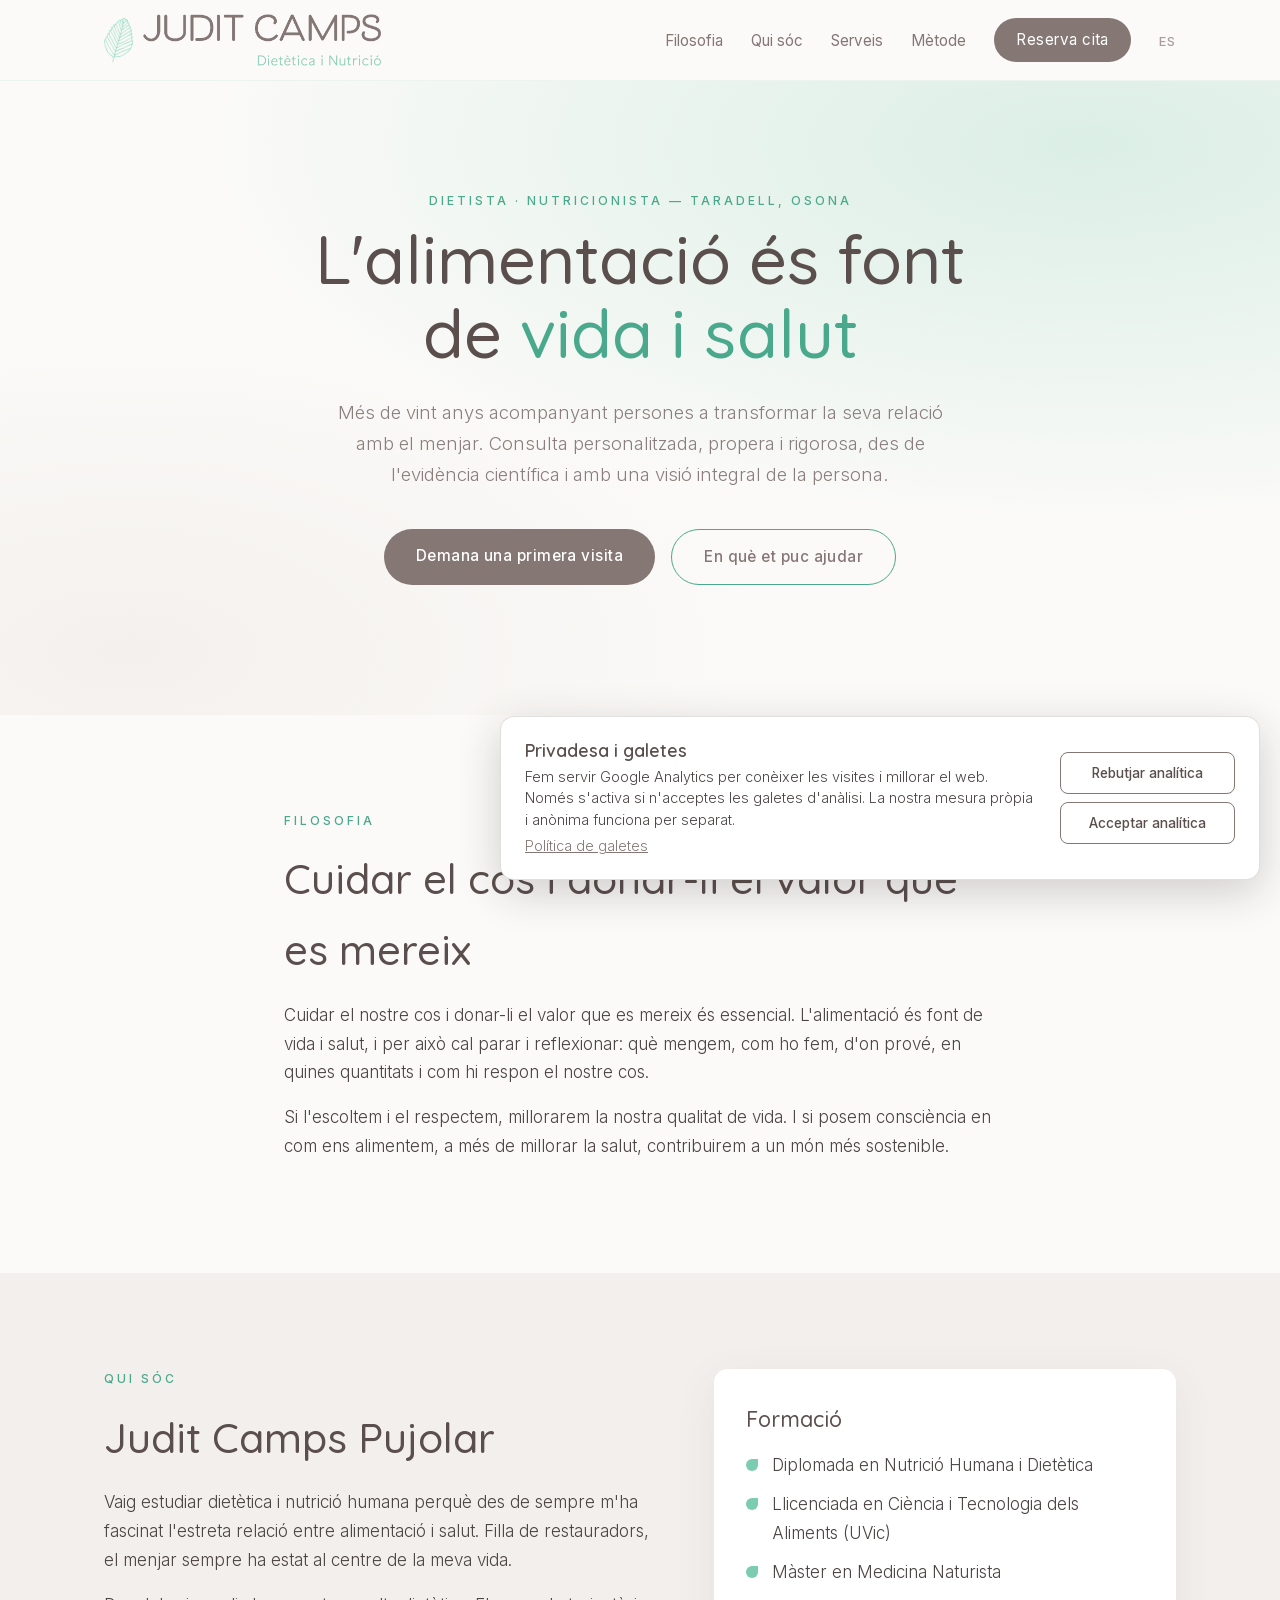
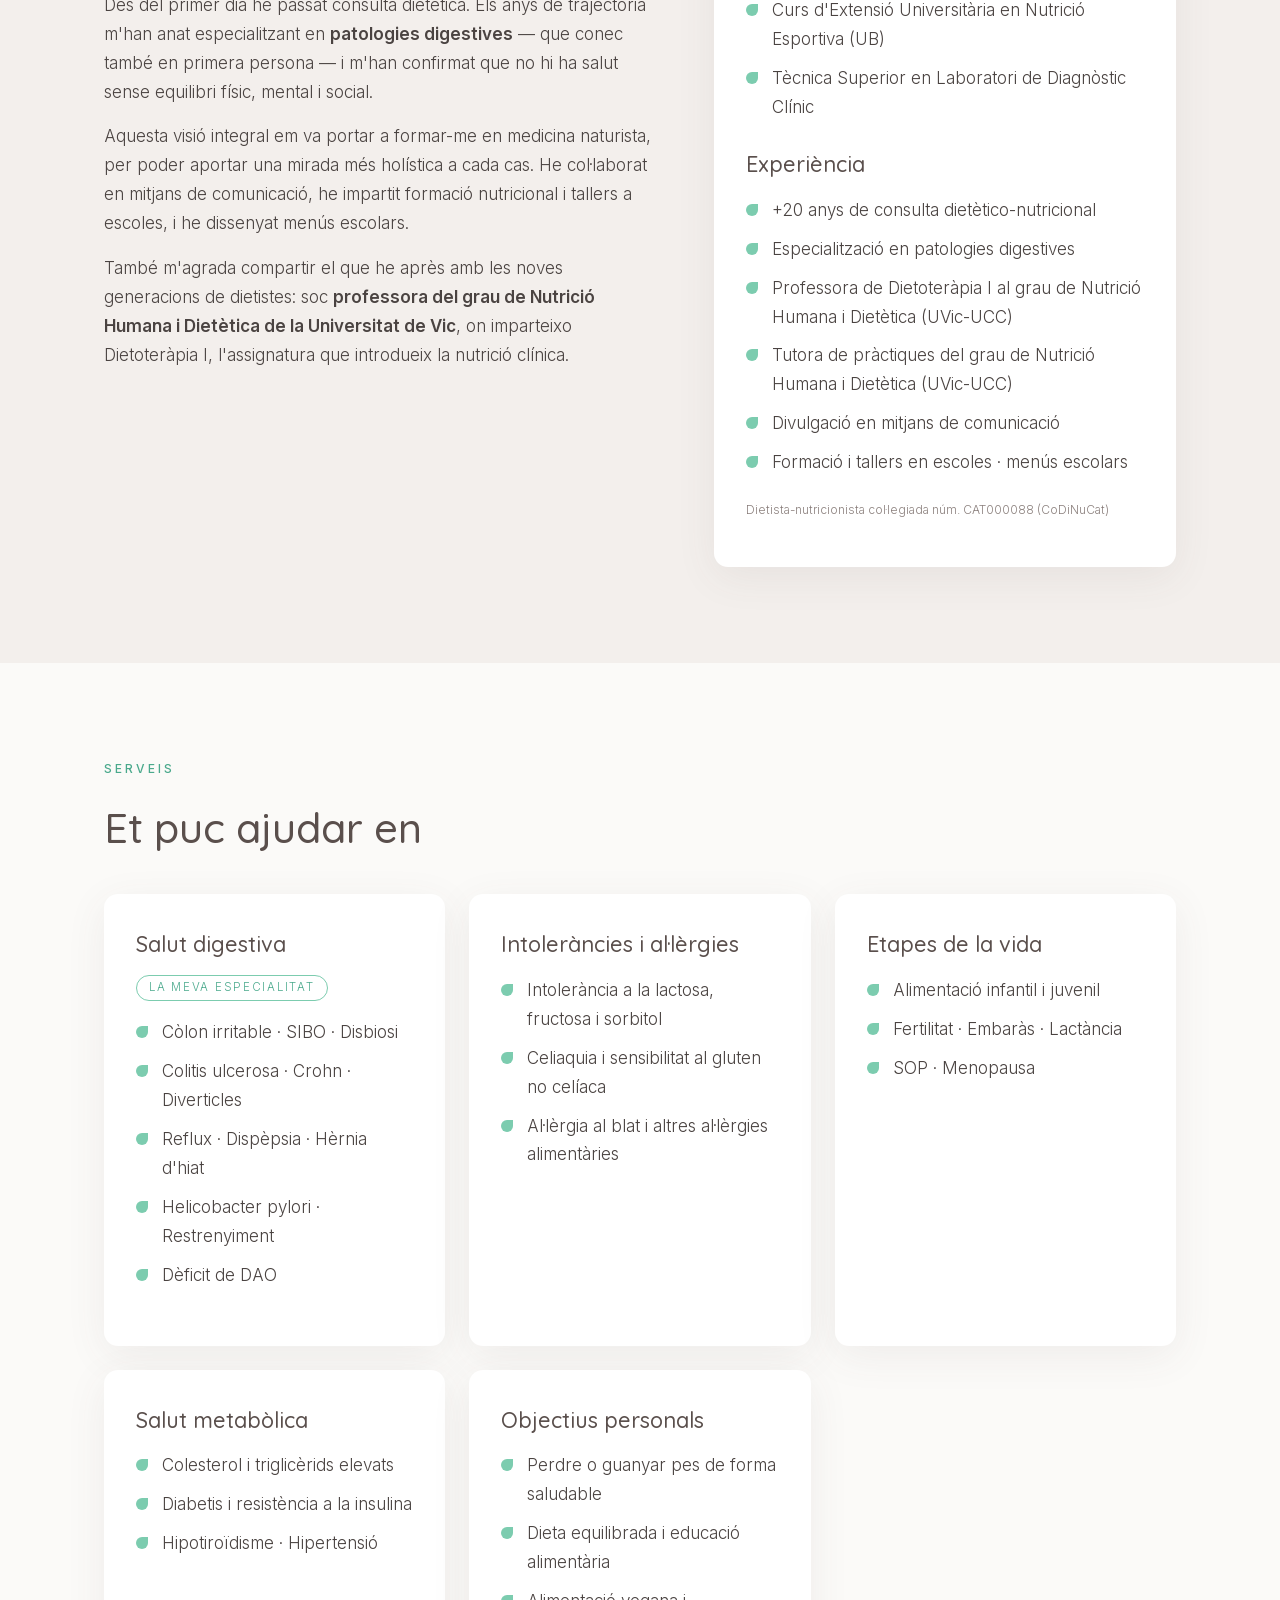
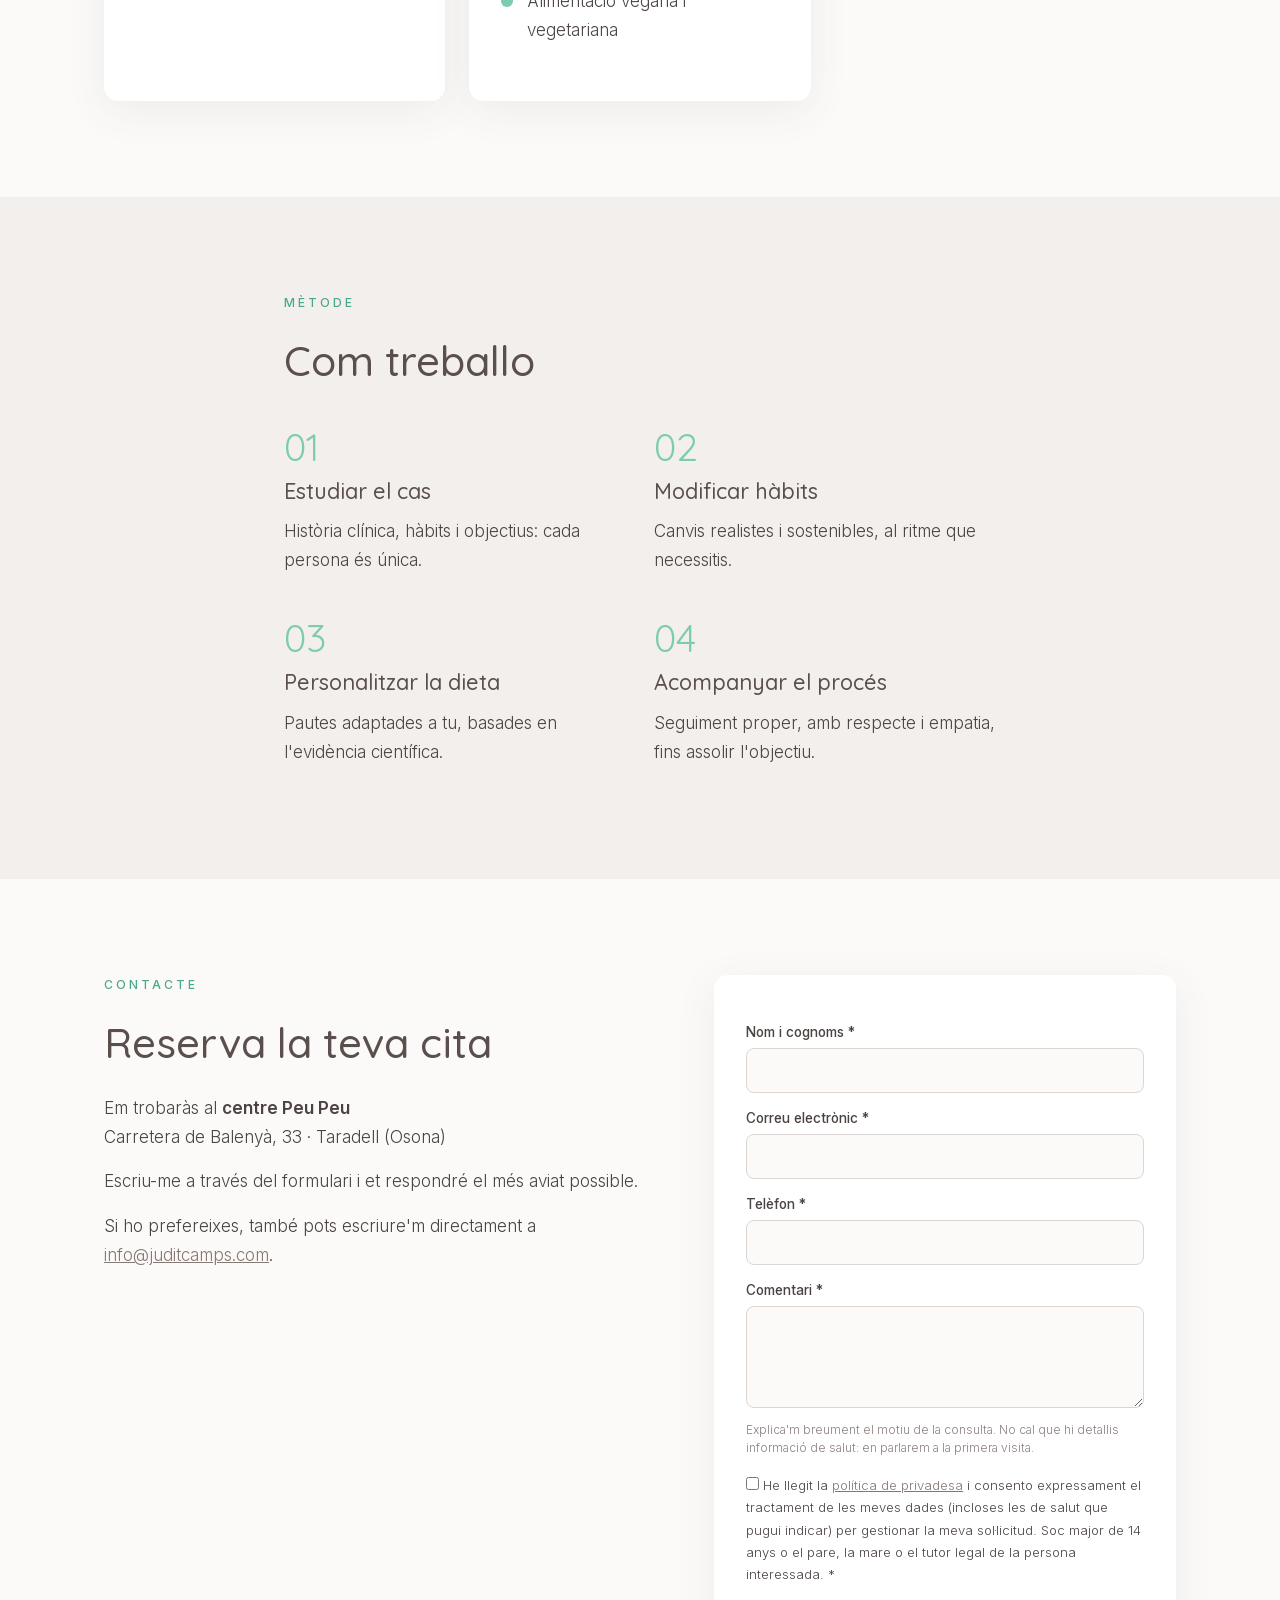
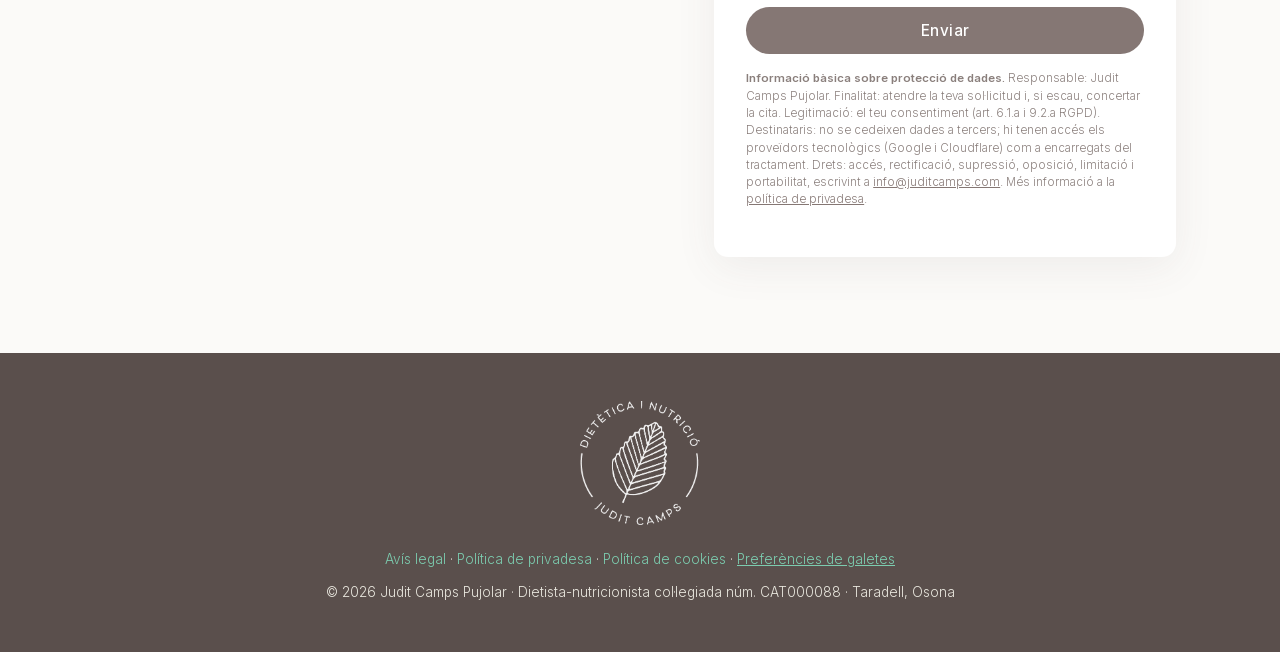
==== commit 074811b9: "feat: connect GA4 with consent controls" ====
--- a/index.html
+++ b/index.html
@@ -23,12 +23,12 @@
     <meta name="twitter:card" content="summary_large_image">
 
     <!-- Security -->
-    <meta http-equiv="Content-Security-Policy" content="default-src 'self'; script-src 'self' https://challenges.cloudflare.com; frame-src https://challenges.cloudflare.com; style-src 'self' 'unsafe-inline'; font-src 'self'; img-src 'self' data:; connect-src 'self'; form-action 'self'; base-uri 'self'; object-src 'none'">
+    <meta http-equiv="Content-Security-Policy" content="default-src 'self'; script-src 'self' https://challenges.cloudflare.com https://www.googletagmanager.com; frame-src https://challenges.cloudflare.com; style-src 'self' 'unsafe-inline'; font-src 'self'; img-src 'self' data:; connect-src 'self' https://www.google-analytics.com https://region1.google-analytics.com https://analytics.google.com; form-action 'self'; base-uri 'self'; object-src 'none'">
     <meta name="referrer" content="strict-origin-when-cross-origin">
 
     <link rel="icon" type="image/svg+xml" href="assets/favicon.svg">
     <link rel="preload" href="assets/fonts/inter-latin.woff2" as="font" type="font/woff2" crossorigin>
-    <link rel="stylesheet" href="css/style.css?v=2026101302">
+    <link rel="stylesheet" href="css/style.css?v=2026101501">
 
     <!-- Structured data: professional profile for search engines and AI assistants -->
     <script type="application/ld+json">
@@ -74,7 +74,7 @@
           }
         }
       },
-      "medicalSpecialty": "Dietetics",
+      "medicalSpecialty": "https://schema.org/DietNutrition",
       "areaServed": "Osona, Catalunya"
     }
     </script>
@@ -329,6 +329,6 @@
     </div>
 </footer>
 
-<script src="js/main.js?v=2026101302"></script>
+<script src="js/main.js?v=2026101501"></script>
 </body>
 </html>
--- a/css/style.css
+++ b/css/style.css
@@ -252,6 +252,52 @@
 .site-footer a { color: var(--green-300); text-decoration: none; }
 .site-footer a:hover { text-decoration: underline; }
 .site-footer p { margin: 10px 0 0; }
+.cookie-settings-link {
+    border: 0;
+    padding: 0;
+    background: none;
+    color: var(--green-300);
+    font: inherit;
+    text-decoration: underline;
+    cursor: pointer;
+}
+.cookie-consent {
+    position: fixed;
+    z-index: 1000;
+    right: 20px;
+    bottom: 20px;
+    display: flex;
+    align-items: center;
+    gap: 24px;
+    width: min(760px, calc(100vw - 40px));
+    padding: 22px 24px;
+    border: 1px solid rgba(90, 79, 76, 0.18);
+    border-radius: var(--radius);
+    background: #fff;
+    box-shadow: 0 12px 44px rgba(38, 31, 29, 0.2);
+    color: var(--ink);
+    font-size: 0.9rem;
+    line-height: 1.5;
+}
+.cookie-consent[hidden] { display: none; }
+.cookie-consent-copy { flex: 1; }
+.cookie-consent h2 { margin: 0 0 5px; font: 600 1.1rem var(--font-display); color: var(--green-900); }
+.cookie-consent p { margin: 0 0 5px; }
+.cookie-consent-info { color: var(--green-700); }
+.cookie-consent-actions { display: flex; flex-direction: column; gap: 8px; min-width: 175px; }
+.cookie-consent-actions button {
+    min-height: 42px;
+    padding: 8px 12px;
+    border: 1px solid var(--green-700);
+    border-radius: 8px;
+    background: #fff;
+    color: var(--green-900);
+    font: 500 0.85rem var(--font-body);
+    cursor: pointer;
+}
+.cookie-consent-actions .cookie-accept { background: #fff; color: var(--green-900); }
+.cookie-consent-actions button:focus-visible,
+.cookie-settings-link:focus-visible { outline: 3px solid var(--green-500); outline-offset: 3px; }
 
 /* ---------- Animacions reveal ---------- */
 .reveal { opacity: 0; transform: translateY(24px); transition: opacity 0.7s ease, transform 0.7s ease; }
@@ -277,3 +323,7 @@
     .hero { padding: 70px 0 90px; }
     .section { padding: 64px 0; }
 }
+@media (max-width: 620px) {
+    .cookie-consent { right: 12px; bottom: 12px; width: calc(100vw - 24px); flex-direction: column; align-items: stretch; gap: 14px; padding: 18px; }
+    .cookie-consent-actions { flex-direction: column; }
+}
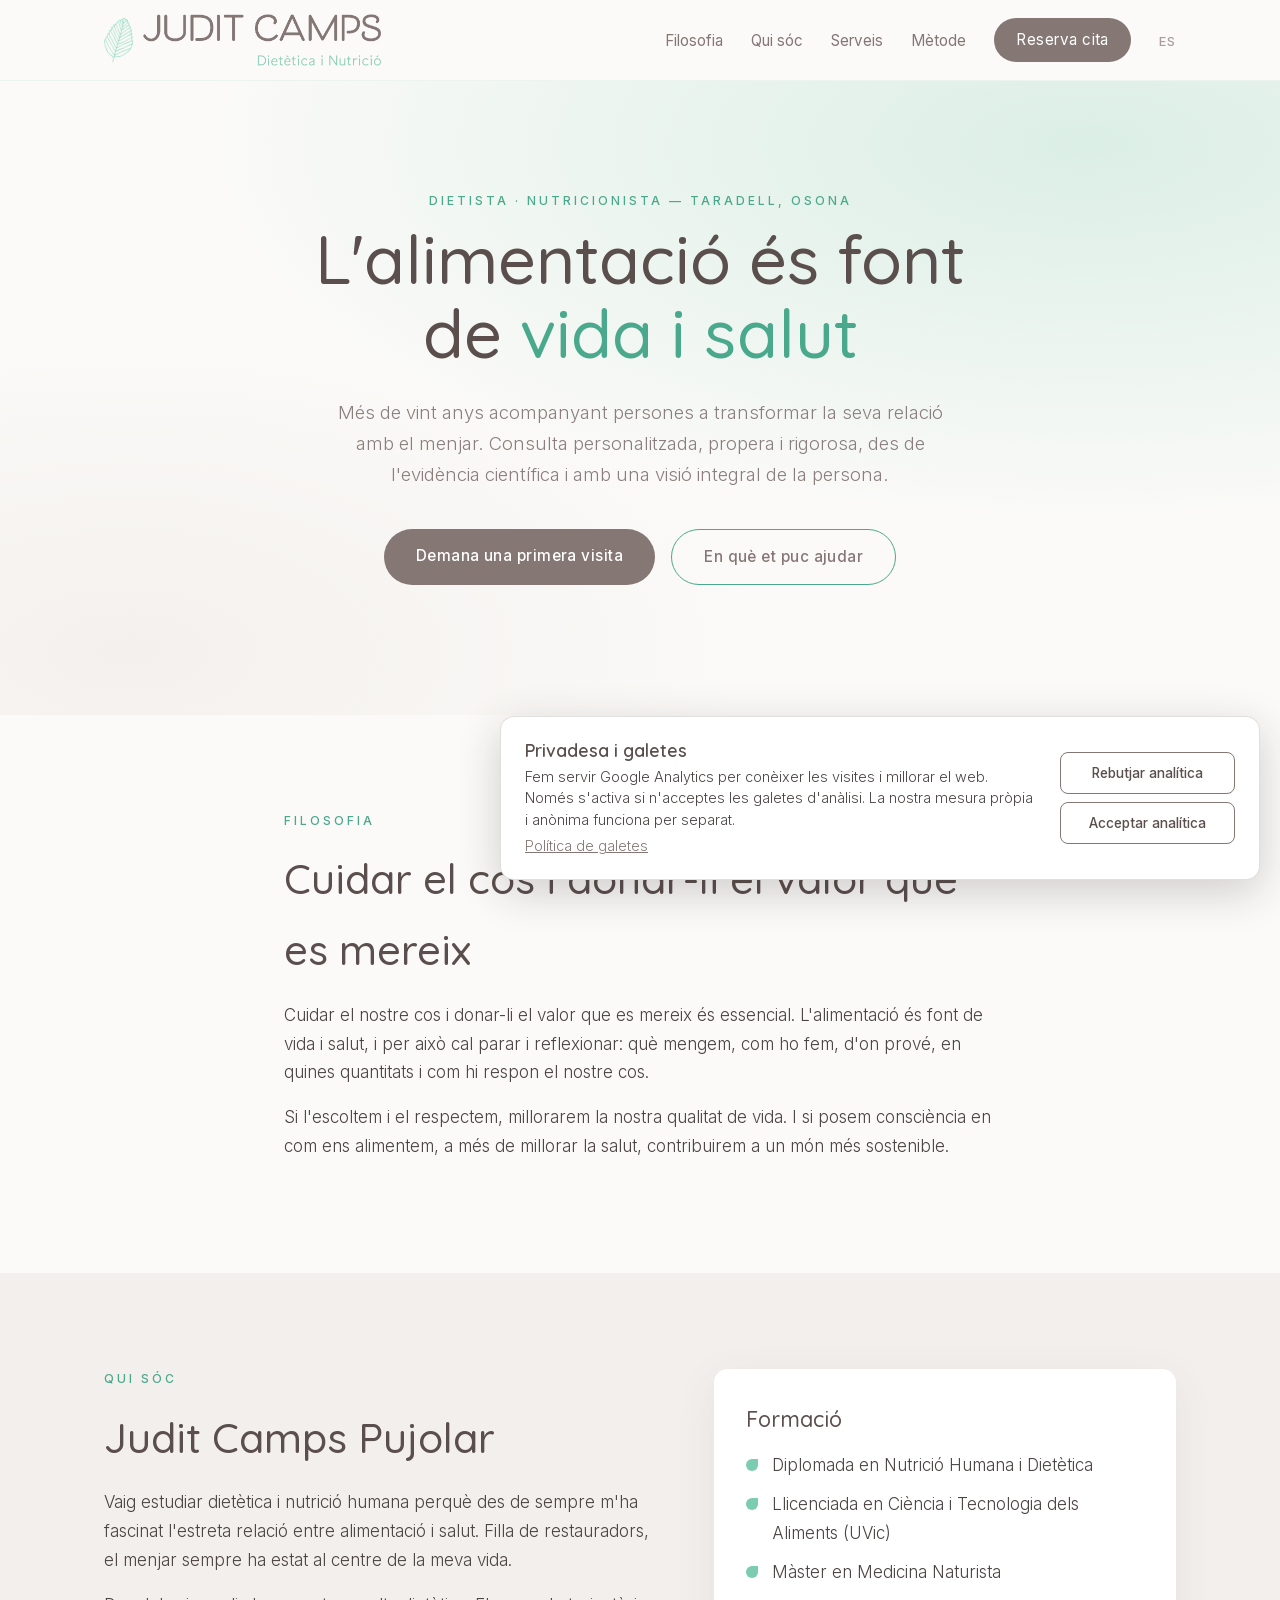
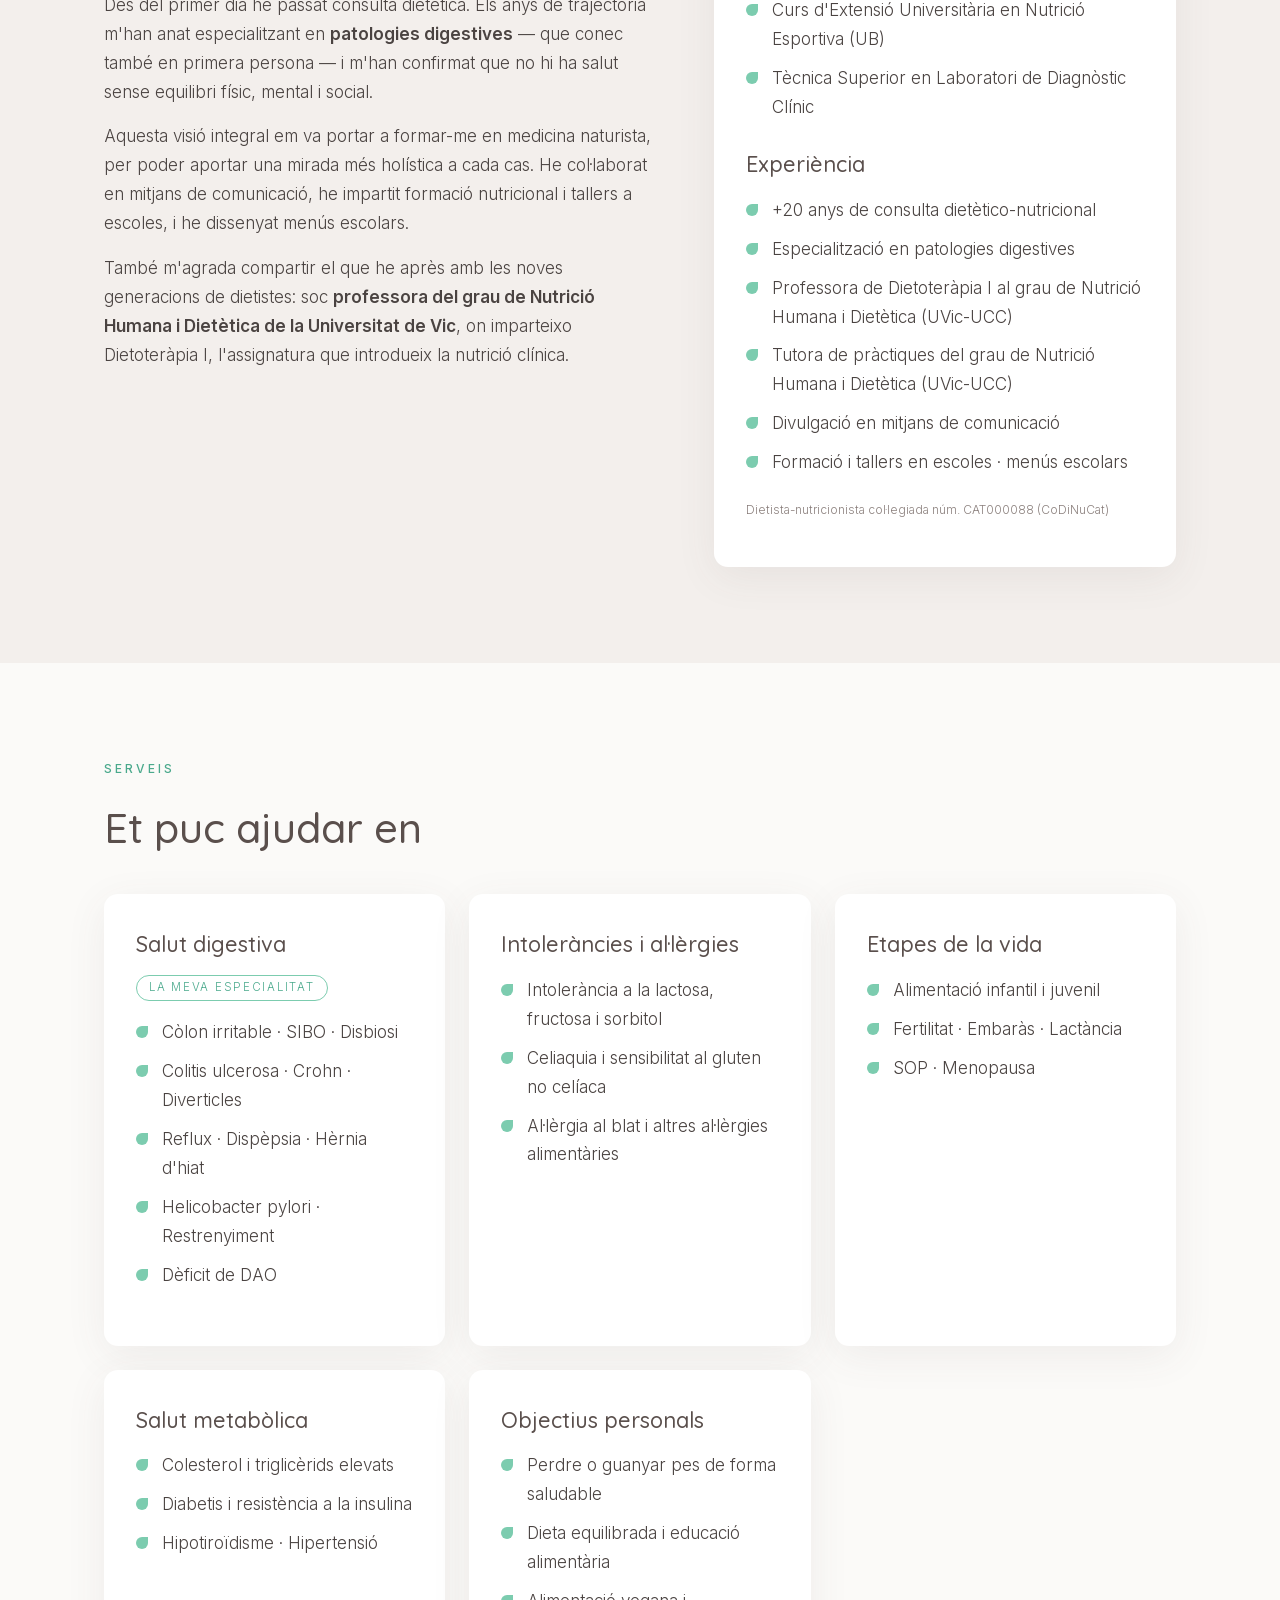
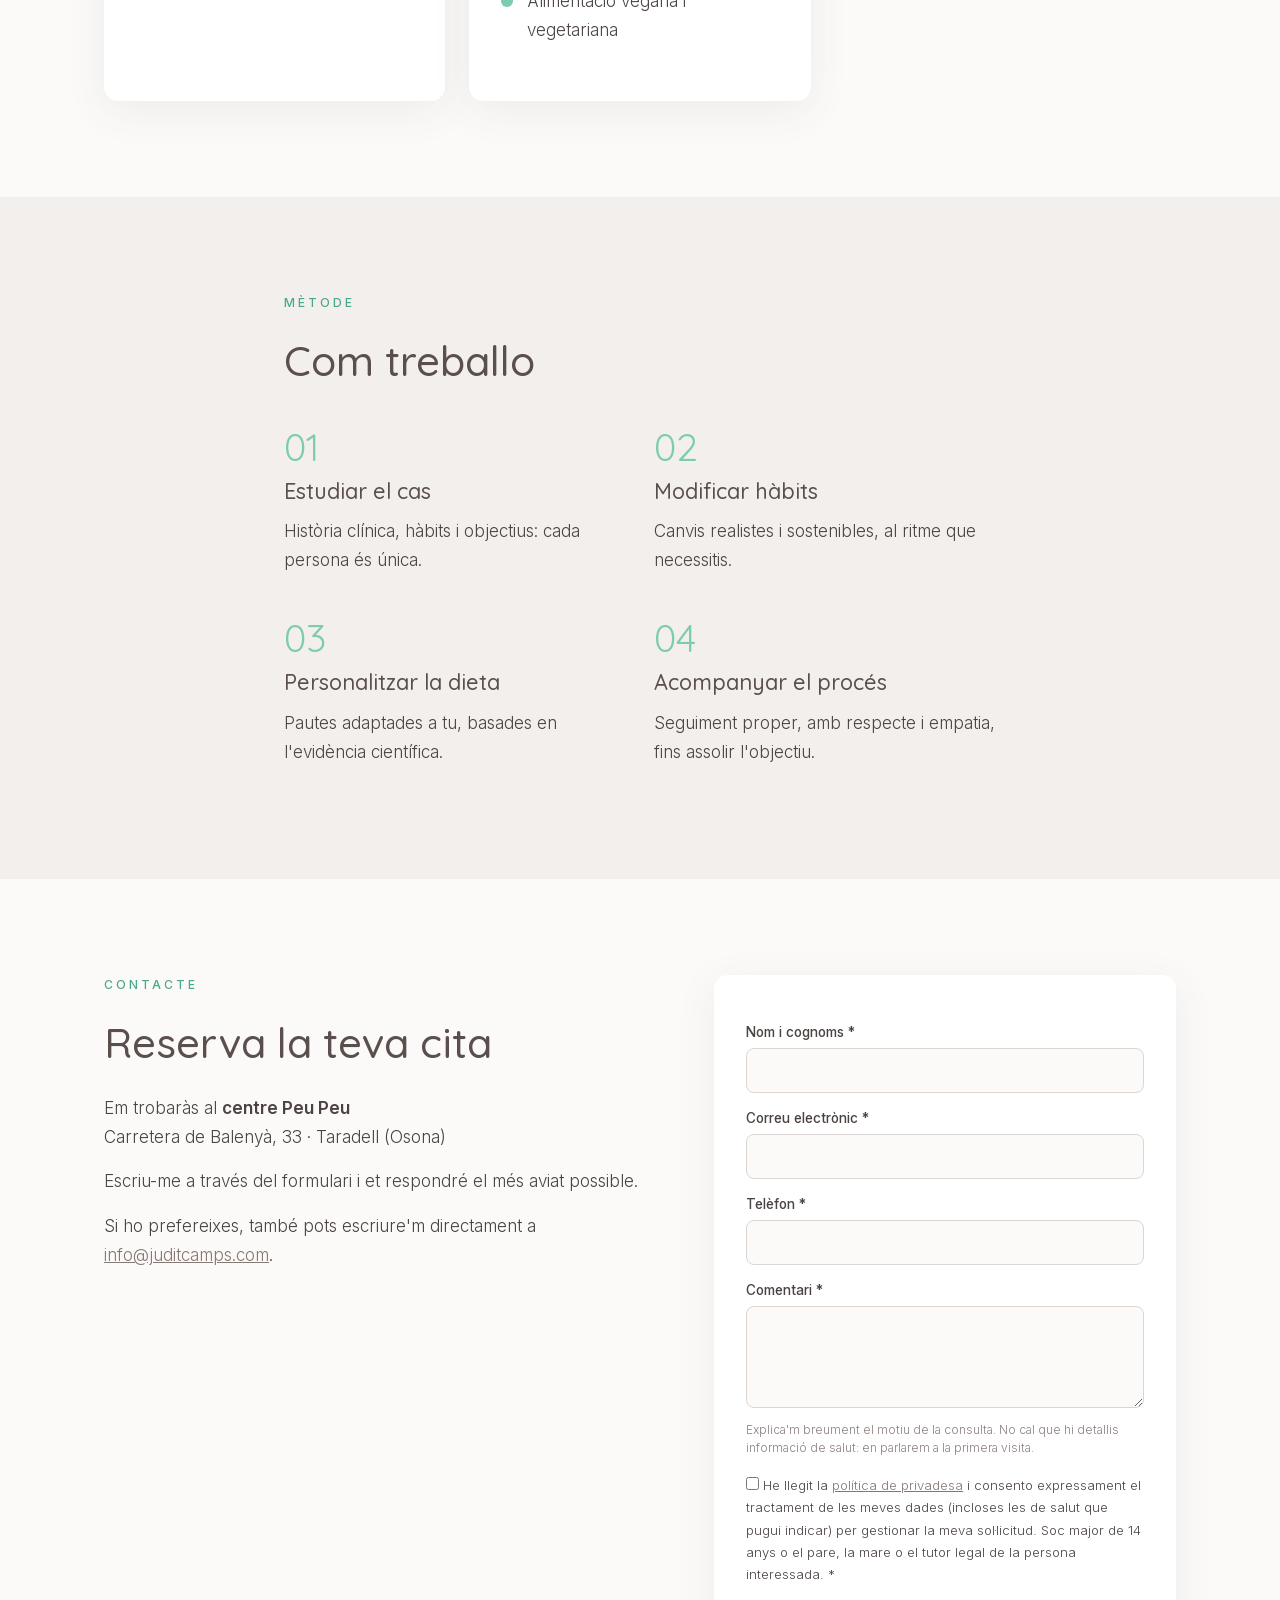
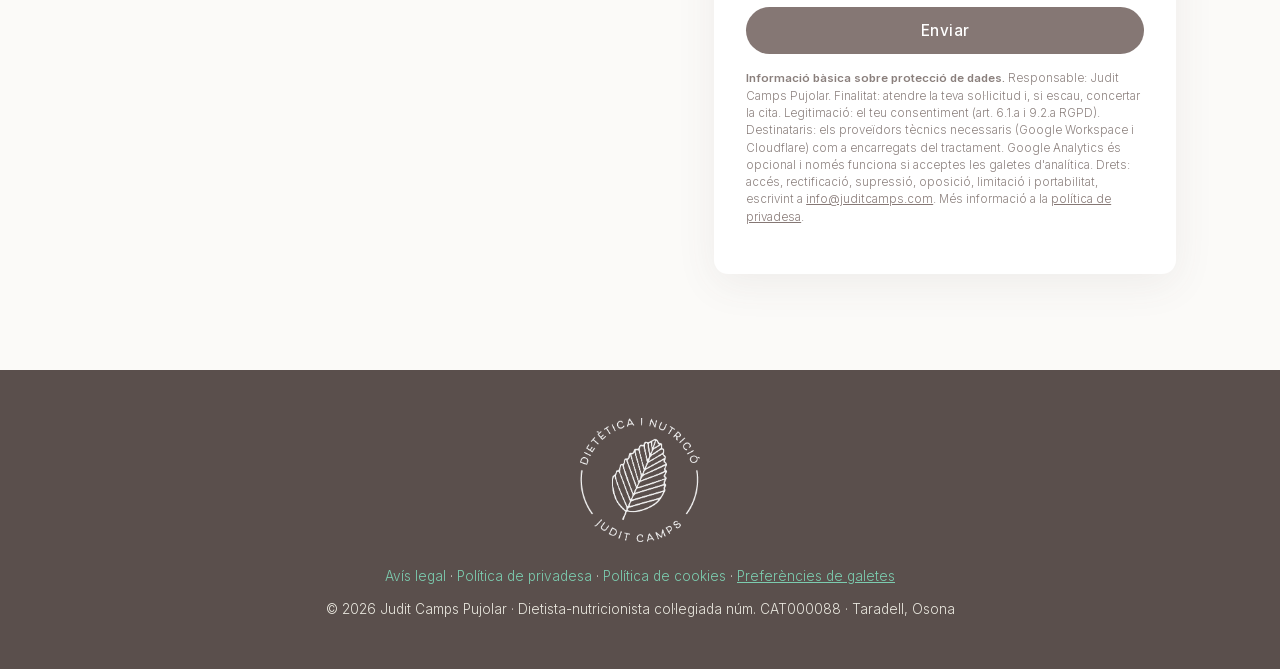
==== commit 8d07d816: "fix: align consent notice and production docs" ====
--- a/index.html
+++ b/index.html
@@ -28,7 +28,7 @@
 
     <link rel="icon" type="image/svg+xml" href="assets/favicon.svg">
     <link rel="preload" href="assets/fonts/inter-latin.woff2" as="font" type="font/woff2" crossorigin>
-    <link rel="stylesheet" href="css/style.css?v=2026101501">
+    <link rel="stylesheet" href="css/style.css?v=2026101502">
 
     <!-- Structured data: professional profile for search engines and AI assistants -->
     <script type="application/ld+json">
@@ -304,9 +304,10 @@
                 dades.</strong> Responsable: Judit Camps Pujolar.
                 Finalitat: atendre la teva sol·licitud i, si escau, concertar la cita.
                 Legitimació: el teu consentiment (art. 6.1.a i 9.2.a RGPD).
-                Destinataris: no se cedeixen dades a tercers; hi tenen accés els
-                proveïdors tecnològics (Google i Cloudflare) com a encarregats del
-                tractament. Drets: accés, rectificació, supressió, oposició,
+                Destinataris: els proveïdors tècnics necessaris (Google Workspace
+                i Cloudflare) com a encarregats del tractament. Google Analytics
+                és opcional i només funciona si acceptes les galetes d'analítica.
+                Drets: accés, rectificació, supressió, oposició,
                 limitació i portabilitat, escrivint a
                 <a href="mailto:info@juditcamps.com">info@juditcamps.com</a>.
                 Més informació a la <a href="privadesa.html">política de
@@ -329,6 +330,6 @@
     </div>
 </footer>
 
-<script src="js/main.js?v=2026101501"></script>
+<script src="js/main.js?v=2026101502"></script>
 </body>
 </html>
